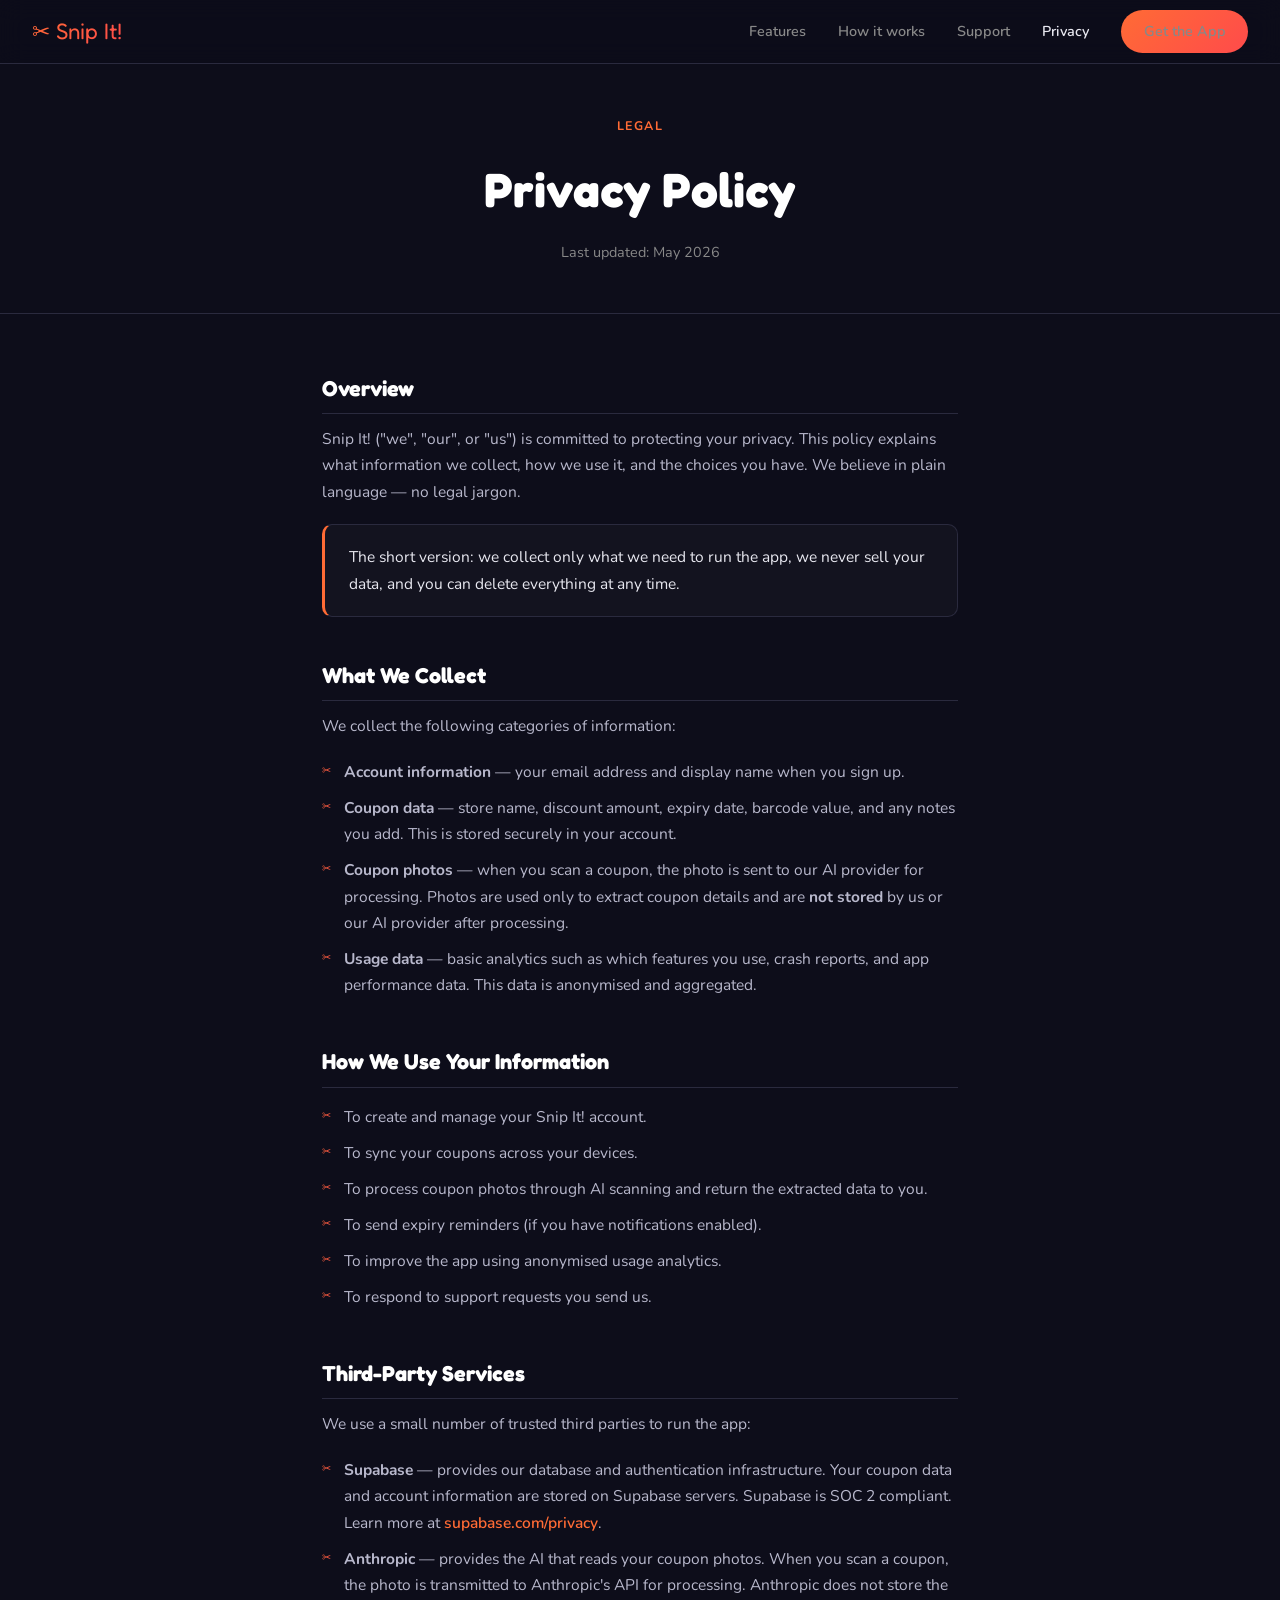
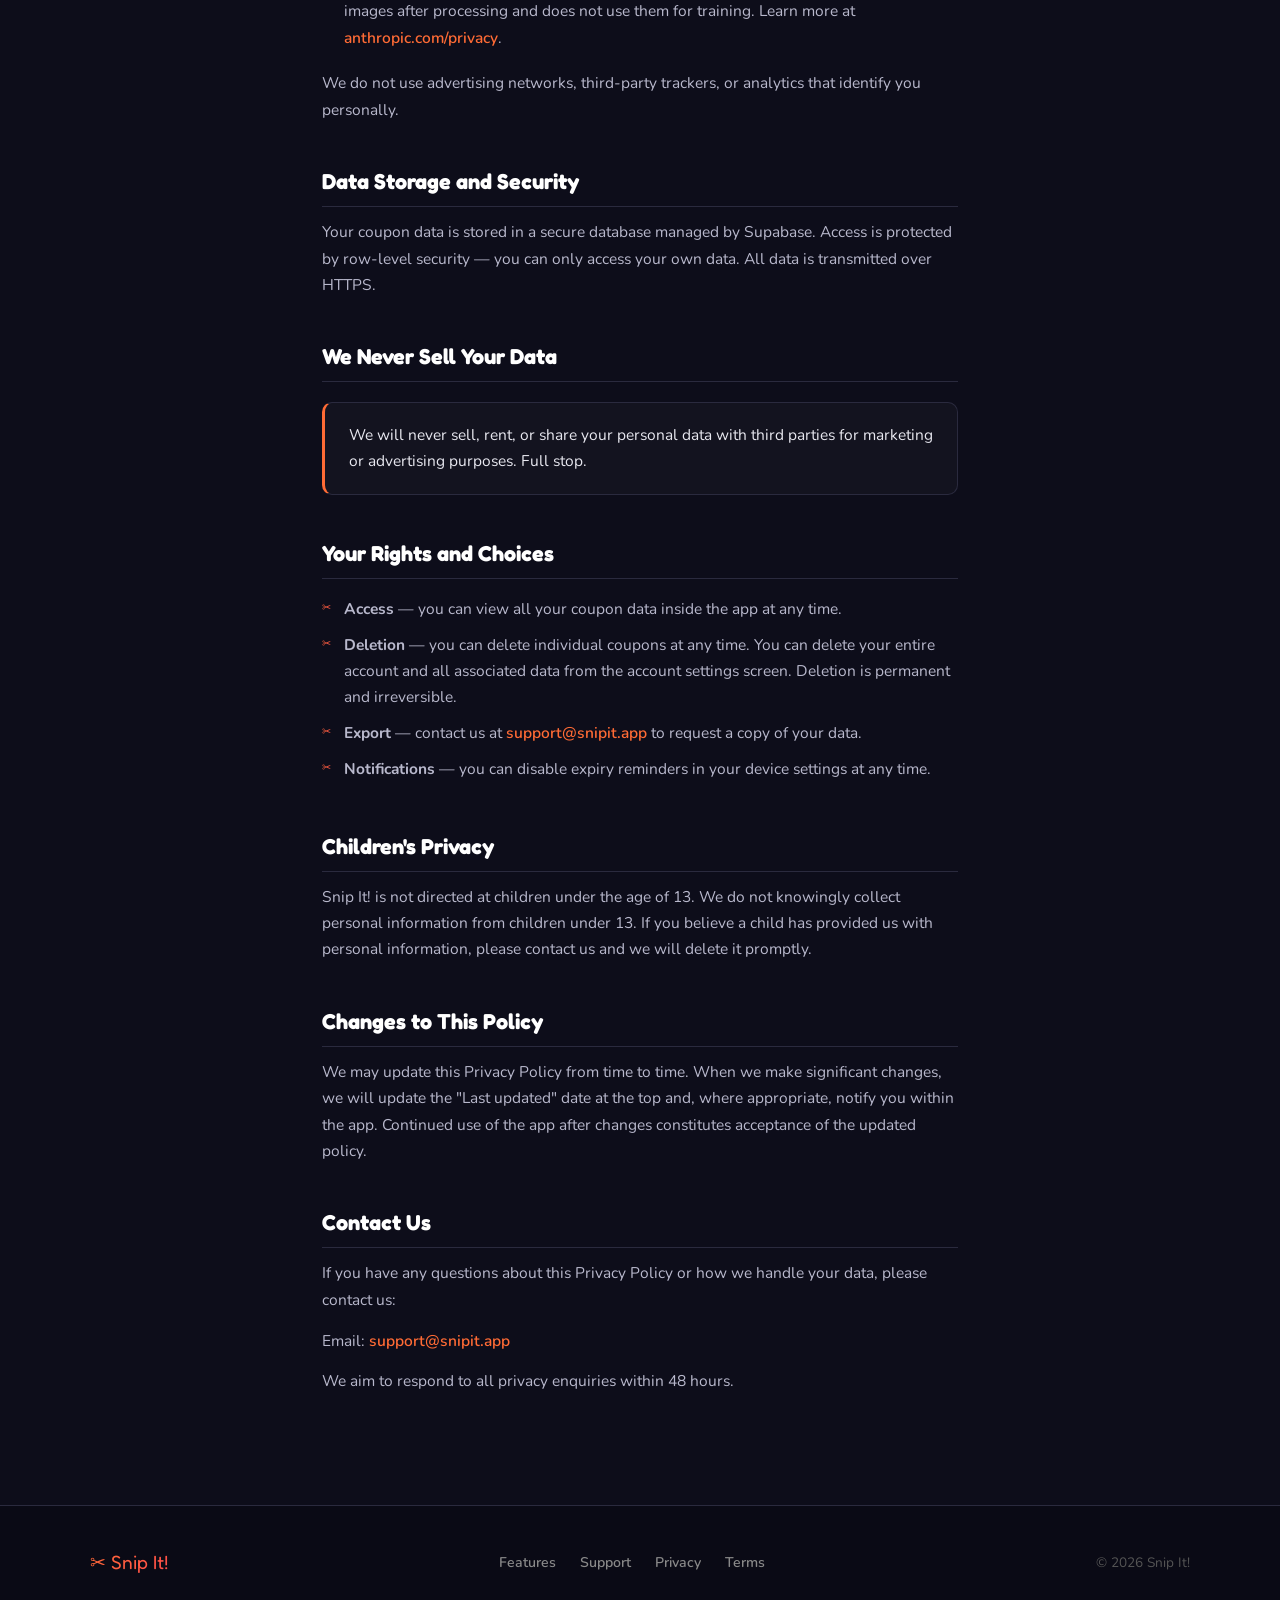
==== privacy.html @ abff924d "Rebuild website with dark theme, support page, privacy & terms Co-Authored-By: Claude Sonnet 4.6 <no" ====
<!DOCTYPE html>
<html lang="en">
<head>
  <meta charset="UTF-8"/>
  <meta name="viewport" content="width=device-width, initial-scale=1.0"/>
  <title>Privacy Policy — Snip It!</title>
  <meta name="description" content="Snip It! Privacy Policy — how we handle your data."/>
  <link rel="preconnect" href="https://fonts.googleapis.com"/>
  <link href="https://fonts.googleapis.com/css2?family=Fredoka+One&family=Nunito:wght@400;600;700;800&display=swap" rel="stylesheet"/>
  <style>
    *, *::before, *::after { box-sizing: border-box; margin: 0; padding: 0; }

    :root {
      --bg: #0d0d1a;
      --card-bg: #13131f;
      --border: #2a2a3e;
      --grad: linear-gradient(135deg, #FF6B35, #FF4B4B);
      --orange: #FF6B35;
      --muted: #888;
      --text: #e8e8f0;
      --heading-font: 'Fredoka One', cursive;
      --body-font: 'Nunito', sans-serif;
    }

    html { scroll-behavior: smooth; }

    body {
      background: var(--bg);
      color: var(--text);
      font-family: var(--body-font);
      line-height: 1.7;
    }

    /* NAV */
    nav {
      position: fixed;
      top: 0; left: 0; right: 0;
      z-index: 100;
      display: flex;
      align-items: center;
      justify-content: space-between;
      padding: 0 2rem;
      height: 64px;
      background: rgba(13,13,26,0.92);
      backdrop-filter: blur(12px);
      border-bottom: 1px solid var(--border);
    }

    .nav-logo {
      font-family: var(--heading-font);
      font-size: 1.4rem;
      background: var(--grad);
      -webkit-background-clip: text;
      -webkit-text-fill-color: transparent;
      background-clip: text;
      text-decoration: none;
    }

    .nav-links {
      display: flex;
      gap: 2rem;
      list-style: none;
      align-items: center;
    }

    .nav-links a {
      color: var(--muted);
      text-decoration: none;
      font-weight: 600;
      font-size: 0.9rem;
      transition: color 0.2s;
    }

    .nav-links a:hover { color: var(--text); }

    .btn-primary {
      display: inline-block;
      padding: 0.55rem 1.4rem;
      background: var(--grad);
      color: #fff;
      font-family: var(--body-font);
      font-weight: 700;
      font-size: 0.9rem;
      border-radius: 999px;
      text-decoration: none;
      transition: opacity 0.2s;
    }

    .btn-primary:hover { opacity: 0.85; }

    /* PAGE */
    .page-hero {
      padding: 7rem 2rem 3rem;
      text-align: center;
      border-bottom: 1px solid var(--border);
    }

    .page-eyebrow {
      display: inline-block;
      font-size: 0.78rem;
      font-weight: 700;
      letter-spacing: 0.12em;
      text-transform: uppercase;
      color: var(--orange);
      margin-bottom: 0.8rem;
    }

    .page-title {
      font-family: var(--heading-font);
      font-size: clamp(2rem, 5vw, 3rem);
      color: #fff;
      margin-bottom: 0.6rem;
    }

    .page-date {
      color: var(--muted);
      font-size: 0.9rem;
    }

    /* CONTENT */
    .content-wrap {
      max-width: 700px;
      margin: 0 auto;
      padding: 3.5rem 2rem 6rem;
    }

    .content-wrap h2 {
      font-family: var(--heading-font);
      font-size: 1.35rem;
      color: #fff;
      margin: 2.5rem 0 0.75rem;
      padding-bottom: 0.4rem;
      border-bottom: 1px solid var(--border);
    }

    .content-wrap h2:first-child { margin-top: 0; }

    .content-wrap p {
      color: #b8b8cc;
      margin-bottom: 0.9rem;
      font-size: 0.97rem;
    }

    .content-wrap ul {
      list-style: none;
      padding: 0;
      margin-bottom: 0.9rem;
    }

    .content-wrap ul li {
      color: #b8b8cc;
      font-size: 0.97rem;
      padding: 0.3rem 0 0.3rem 1.4rem;
      position: relative;
    }

    .content-wrap ul li::before {
      content: '✂';
      position: absolute;
      left: 0;
      font-size: 0.7rem;
      top: 0.42rem;
      background: var(--grad);
      -webkit-background-clip: text;
      -webkit-text-fill-color: transparent;
      background-clip: text;
    }

    .highlight-box {
      background: var(--card-bg);
      border: 1px solid var(--border);
      border-left: 3px solid var(--orange);
      border-radius: 10px;
      padding: 1.2rem 1.5rem;
      margin: 1.2rem 0;
    }

    .highlight-box p {
      margin: 0;
      color: var(--text);
    }

    a.email-link {
      color: var(--orange);
      text-decoration: none;
      font-weight: 600;
    }

    a.email-link:hover { text-decoration: underline; }

    /* FOOTER */
    footer {
      background: #0a0a15;
      border-top: 1px solid var(--border);
      padding: 2.5rem 2rem;
    }

    .footer-inner {
      max-width: 1100px;
      margin: 0 auto;
      display: flex;
      align-items: center;
      justify-content: space-between;
      gap: 1.5rem;
      flex-wrap: wrap;
    }

    .footer-logo {
      font-family: var(--heading-font);
      font-size: 1.2rem;
      background: var(--grad);
      -webkit-background-clip: text;
      -webkit-text-fill-color: transparent;
      background-clip: text;
      text-decoration: none;
    }

    .footer-links {
      display: flex;
      gap: 1.5rem;
      list-style: none;
      flex-wrap: wrap;
    }

    .footer-links a {
      color: var(--muted);
      text-decoration: none;
      font-size: 0.88rem;
      font-weight: 600;
      transition: color 0.2s;
    }

    .footer-links a:hover { color: var(--text); }

    .footer-copy { color: #555; font-size: 0.85rem; }

    @media (max-width: 768px) {
      .nav-links { display: none; }
      nav { padding: 0 1.2rem; }
      .footer-inner { flex-direction: column; text-align: center; }
      .footer-links { justify-content: center; }
      .content-wrap { padding: 2.5rem 1.2rem 5rem; }
    }
  </style>
</head>
<body>

<nav>
  <a href="index.html" class="nav-logo">✂ Snip It!</a>
  <ul class="nav-links">
    <li><a href="index.html#screenshots">Features</a></li>
    <li><a href="index.html#how">How it works</a></li>
    <li><a href="support.html">Support</a></li>
    <li><a href="privacy.html" style="color:#e8e8f0;">Privacy</a></li>
    <li><a href="https://snipit.app" class="btn-primary">Get the App</a></li>
  </ul>
</nav>

<div class="page-hero">
  <div class="page-eyebrow">Legal</div>
  <h1 class="page-title">Privacy Policy</h1>
  <p class="page-date">Last updated: May 2026</p>
</div>

<div class="content-wrap">

  <h2>Overview</h2>
  <p>Snip It! ("we", "our", or "us") is committed to protecting your privacy. This policy explains what information we collect, how we use it, and the choices you have. We believe in plain language — no legal jargon.</p>

  <div class="highlight-box">
    <p>The short version: we collect only what we need to run the app, we never sell your data, and you can delete everything at any time.</p>
  </div>

  <h2>What We Collect</h2>
  <p>We collect the following categories of information:</p>
  <ul>
    <li><strong>Account information</strong> — your email address and display name when you sign up.</li>
    <li><strong>Coupon data</strong> — store name, discount amount, expiry date, barcode value, and any notes you add. This is stored securely in your account.</li>
    <li><strong>Coupon photos</strong> — when you scan a coupon, the photo is sent to our AI provider for processing. Photos are used only to extract coupon details and are <strong>not stored</strong> by us or our AI provider after processing.</li>
    <li><strong>Usage data</strong> — basic analytics such as which features you use, crash reports, and app performance data. This data is anonymised and aggregated.</li>
  </ul>

  <h2>How We Use Your Information</h2>
  <ul>
    <li>To create and manage your Snip It! account.</li>
    <li>To sync your coupons across your devices.</li>
    <li>To process coupon photos through AI scanning and return the extracted data to you.</li>
    <li>To send expiry reminders (if you have notifications enabled).</li>
    <li>To improve the app using anonymised usage analytics.</li>
    <li>To respond to support requests you send us.</li>
  </ul>

  <h2>Third-Party Services</h2>
  <p>We use a small number of trusted third parties to run the app:</p>
  <ul>
    <li><strong>Supabase</strong> — provides our database and authentication infrastructure. Your coupon data and account information are stored on Supabase servers. Supabase is SOC 2 compliant. Learn more at <a href="https://supabase.com/privacy" class="email-link" target="_blank" rel="noopener">supabase.com/privacy</a>.</li>
    <li><strong>Anthropic</strong> — provides the AI that reads your coupon photos. When you scan a coupon, the photo is transmitted to Anthropic's API for processing. Anthropic does not store the images after processing and does not use them for training. Learn more at <a href="https://www.anthropic.com/privacy" class="email-link" target="_blank" rel="noopener">anthropic.com/privacy</a>.</li>
  </ul>
  <p>We do not use advertising networks, third-party trackers, or analytics that identify you personally.</p>

  <h2>Data Storage and Security</h2>
  <p>Your coupon data is stored in a secure database managed by Supabase. Access is protected by row-level security — you can only access your own data. All data is transmitted over HTTPS.</p>

  <h2>We Never Sell Your Data</h2>
  <div class="highlight-box">
    <p>We will never sell, rent, or share your personal data with third parties for marketing or advertising purposes. Full stop.</p>
  </div>

  <h2>Your Rights and Choices</h2>
  <ul>
    <li><strong>Access</strong> — you can view all your coupon data inside the app at any time.</li>
    <li><strong>Deletion</strong> — you can delete individual coupons at any time. You can delete your entire account and all associated data from the account settings screen. Deletion is permanent and irreversible.</li>
    <li><strong>Export</strong> — contact us at <a href="mailto:support@snipit.app" class="email-link">support@snipit.app</a> to request a copy of your data.</li>
    <li><strong>Notifications</strong> — you can disable expiry reminders in your device settings at any time.</li>
  </ul>

  <h2>Children's Privacy</h2>
  <p>Snip It! is not directed at children under the age of 13. We do not knowingly collect personal information from children under 13. If you believe a child has provided us with personal information, please contact us and we will delete it promptly.</p>

  <h2>Changes to This Policy</h2>
  <p>We may update this Privacy Policy from time to time. When we make significant changes, we will update the "Last updated" date at the top and, where appropriate, notify you within the app. Continued use of the app after changes constitutes acceptance of the updated policy.</p>

  <h2>Contact Us</h2>
  <p>If you have any questions about this Privacy Policy or how we handle your data, please contact us:</p>
  <p>Email: <a href="mailto:support@snipit.app" class="email-link">support@snipit.app</a></p>
  <p>We aim to respond to all privacy enquiries within 48 hours.</p>

</div>

<footer>
  <div class="footer-inner">
    <a href="index.html" class="footer-logo">✂ Snip It!</a>
    <ul class="footer-links">
      <li><a href="index.html#screenshots">Features</a></li>
      <li><a href="support.html">Support</a></li>
      <li><a href="privacy.html">Privacy</a></li>
      <li><a href="terms.html">Terms</a></li>
    </ul>
    <span class="footer-copy">© 2026 Snip It!</span>
  </div>
</footer>

</body>
</html>
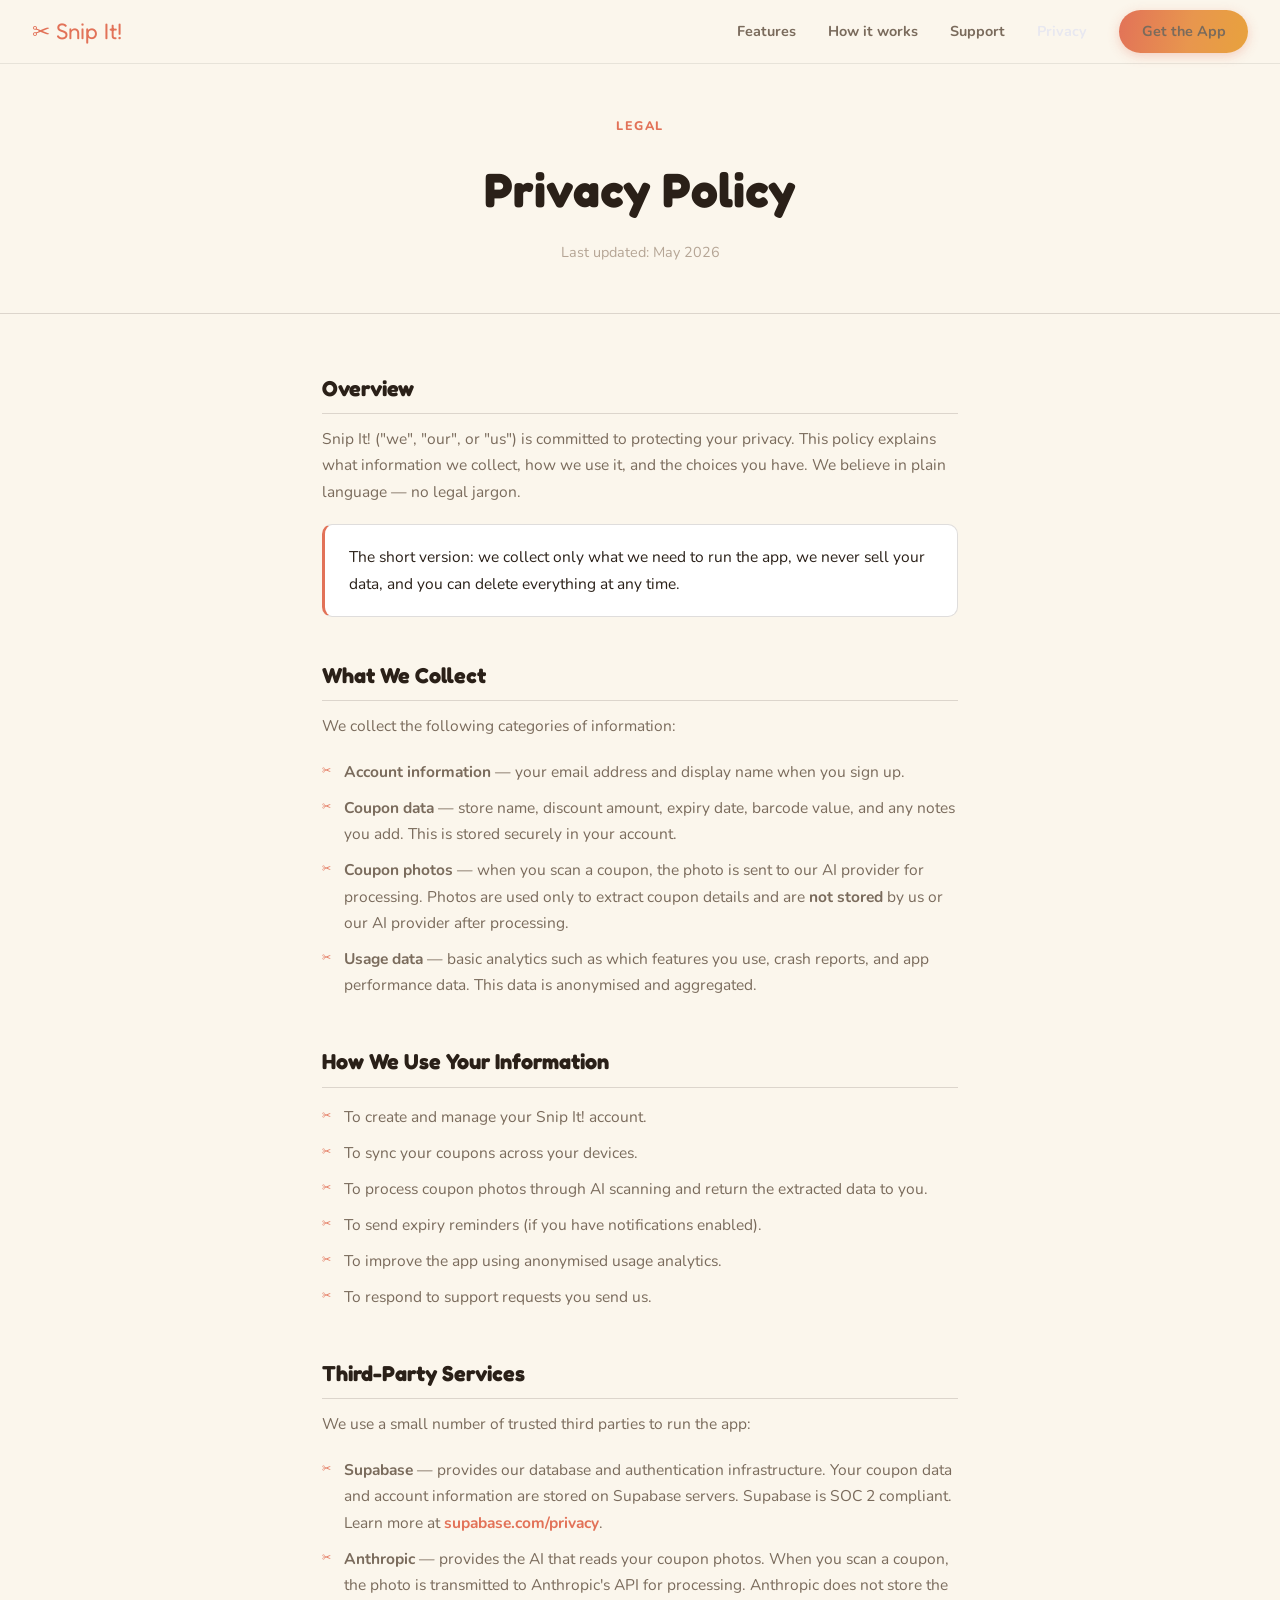
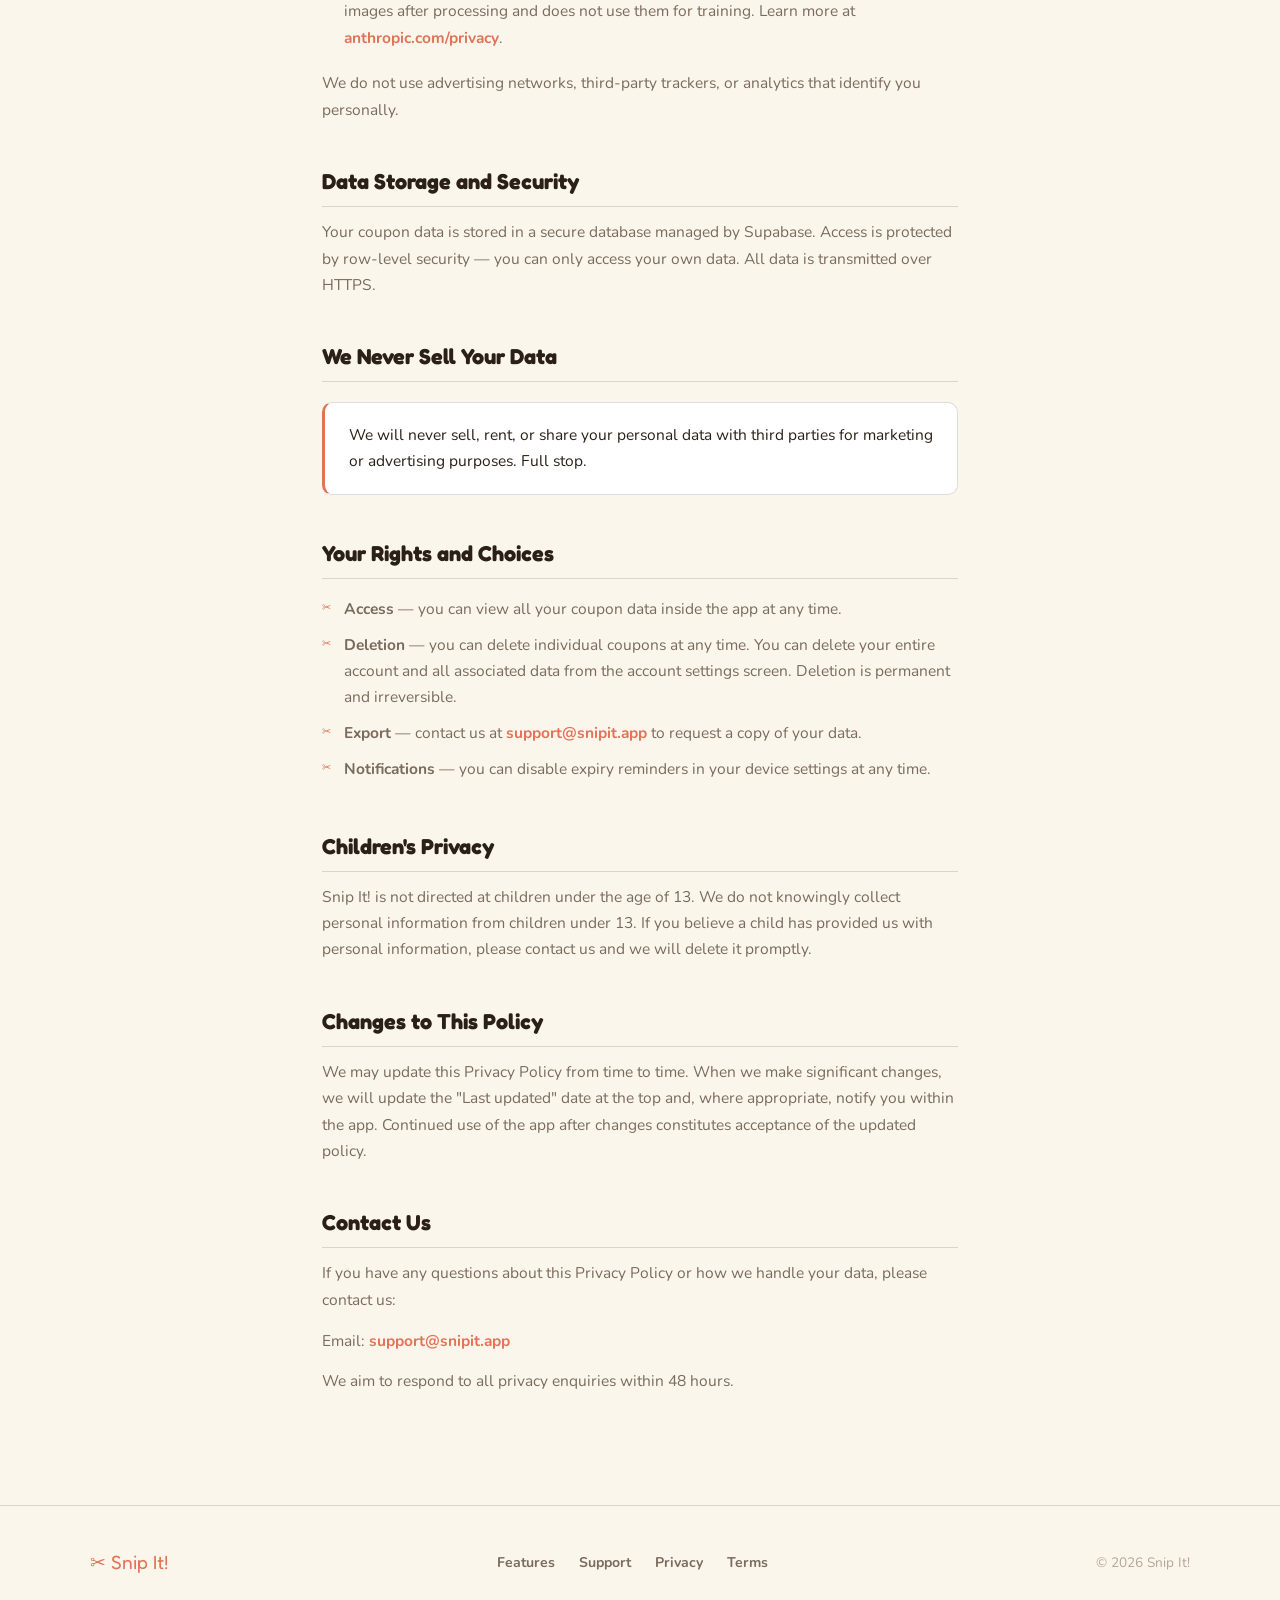
==== commit 2cd21705: "Retheme privacy, support, and terms pages to coral/cream design Co-Authored-By: Claude Sonnet 4.6 <n" ====
--- a/privacy.html
+++ b/privacy.html
@@ -11,22 +11,26 @@
     *, *::before, *::after { box-sizing: border-box; margin: 0; padding: 0; }
 
     :root {
-      --bg: #0d0d1a;
-      --card-bg: #13131f;
-      --border: #2a2a3e;
-      --grad: linear-gradient(135deg, #FF6B35, #FF4B4B);
-      --orange: #FF6B35;
-      --muted: #888;
-      --text: #e8e8f0;
+      --cream:      #FBF6EC;
+      --cream-dark: #F4ECDD;
+      --card:       #FFFFFF;
+      --coral:      #E27258;
+      --coral-soft: rgba(226,114,88,0.1);
+      --coral-grad: linear-gradient(100deg, #E27258 0%, #E8964E 55%, #E8A23D 100%);
+      --ink:        #2A2018;
+      --ink-soft:   #7A6B5C;
+      --ink-faint:  #B5A595;
+      --line:       rgba(42,32,24,0.09);
+      --line2:      rgba(42,32,24,0.15);
       --heading-font: 'Fredoka One', cursive;
-      --body-font: 'Nunito', sans-serif;
+      --body-font:    'Nunito', sans-serif;
     }
 
     html { scroll-behavior: smooth; }
 
     body {
-      background: var(--bg);
-      color: var(--text);
+      background: var(--cream);
+      color: var(--ink);
       font-family: var(--body-font);
       line-height: 1.7;
     }
@@ -41,18 +45,15 @@
       justify-content: space-between;
       padding: 0 2rem;
       height: 64px;
-      background: rgba(13,13,26,0.92);
-      backdrop-filter: blur(12px);
-      border-bottom: 1px solid var(--border);
+      background: rgba(251,246,236,0.92);
+      backdrop-filter: blur(14px);
+      border-bottom: 1px solid var(--line);
     }
 
     .nav-logo {
       font-family: var(--heading-font);
       font-size: 1.4rem;
-      background: var(--grad);
-      -webkit-background-clip: text;
-      -webkit-text-fill-color: transparent;
-      background-clip: text;
+      color: var(--coral);
       text-decoration: none;
     }
 
@@ -64,26 +65,27 @@
     }
 
     .nav-links a {
-      color: var(--muted);
-      text-decoration: none;
-      font-weight: 600;
+      color: var(--ink-soft);
+      text-decoration: none;
+      font-weight: 700;
       font-size: 0.9rem;
       transition: color 0.2s;
     }
 
-    .nav-links a:hover { color: var(--text); }
+    .nav-links a:hover { color: var(--ink); }
 
     .btn-primary {
       display: inline-block;
       padding: 0.55rem 1.4rem;
-      background: var(--grad);
+      background: var(--coral-grad);
       color: #fff;
       font-family: var(--body-font);
-      font-weight: 700;
+      font-weight: 800;
       font-size: 0.9rem;
       border-radius: 999px;
       text-decoration: none;
       transition: opacity 0.2s;
+      box-shadow: 0 3px 12px rgba(226,114,88,0.3);
     }
 
     .btn-primary:hover { opacity: 0.85; }
@@ -92,28 +94,28 @@
     .page-hero {
       padding: 7rem 2rem 3rem;
       text-align: center;
-      border-bottom: 1px solid var(--border);
+      border-bottom: 1px solid var(--line2);
     }
 
     .page-eyebrow {
       display: inline-block;
       font-size: 0.78rem;
-      font-weight: 700;
+      font-weight: 800;
       letter-spacing: 0.12em;
       text-transform: uppercase;
-      color: var(--orange);
+      color: var(--coral);
       margin-bottom: 0.8rem;
     }
 
     .page-title {
       font-family: var(--heading-font);
       font-size: clamp(2rem, 5vw, 3rem);
-      color: #fff;
+      color: var(--ink);
       margin-bottom: 0.6rem;
     }
 
     .page-date {
-      color: var(--muted);
+      color: var(--ink-faint);
       font-size: 0.9rem;
     }
 
@@ -127,16 +129,16 @@
     .content-wrap h2 {
       font-family: var(--heading-font);
       font-size: 1.35rem;
-      color: #fff;
+      color: var(--ink);
       margin: 2.5rem 0 0.75rem;
       padding-bottom: 0.4rem;
-      border-bottom: 1px solid var(--border);
+      border-bottom: 1px solid var(--line2);
     }
 
     .content-wrap h2:first-child { margin-top: 0; }
 
     .content-wrap p {
-      color: #b8b8cc;
+      color: var(--ink-soft);
       margin-bottom: 0.9rem;
       font-size: 0.97rem;
     }
@@ -148,7 +150,7 @@
     }
 
     .content-wrap ul li {
-      color: #b8b8cc;
+      color: var(--ink-soft);
       font-size: 0.97rem;
       padding: 0.3rem 0 0.3rem 1.4rem;
       position: relative;
@@ -160,16 +162,13 @@
       left: 0;
       font-size: 0.7rem;
       top: 0.42rem;
-      background: var(--grad);
-      -webkit-background-clip: text;
-      -webkit-text-fill-color: transparent;
-      background-clip: text;
+      color: var(--coral);
     }
 
     .highlight-box {
-      background: var(--card-bg);
-      border: 1px solid var(--border);
-      border-left: 3px solid var(--orange);
+      background: var(--card);
+      border: 1px solid var(--line2);
+      border-left: 3px solid var(--coral);
       border-radius: 10px;
       padding: 1.2rem 1.5rem;
       margin: 1.2rem 0;
@@ -177,21 +176,21 @@
 
     .highlight-box p {
       margin: 0;
-      color: var(--text);
+      color: var(--ink);
     }
 
     a.email-link {
-      color: var(--orange);
-      text-decoration: none;
-      font-weight: 600;
+      color: var(--coral);
+      text-decoration: none;
+      font-weight: 700;
     }
 
     a.email-link:hover { text-decoration: underline; }
 
     /* FOOTER */
     footer {
-      background: #0a0a15;
-      border-top: 1px solid var(--border);
+      background: var(--cream);
+      border-top: 1px solid var(--line2);
       padding: 2.5rem 2rem;
     }
 
@@ -208,10 +207,7 @@
     .footer-logo {
       font-family: var(--heading-font);
       font-size: 1.2rem;
-      background: var(--grad);
-      -webkit-background-clip: text;
-      -webkit-text-fill-color: transparent;
-      background-clip: text;
+      color: var(--coral);
       text-decoration: none;
     }
 
@@ -223,16 +219,16 @@
     }
 
     .footer-links a {
-      color: var(--muted);
+      color: var(--ink-soft);
       text-decoration: none;
       font-size: 0.88rem;
-      font-weight: 600;
+      font-weight: 700;
       transition: color 0.2s;
     }
 
-    .footer-links a:hover { color: var(--text); }
-
-    .footer-copy { color: #555; font-size: 0.85rem; }
+    .footer-links a:hover { color: var(--coral); }
+
+    .footer-copy { color: var(--ink-faint); font-size: 0.85rem; }
 
     @media (max-width: 768px) {
       .nav-links { display: none; }
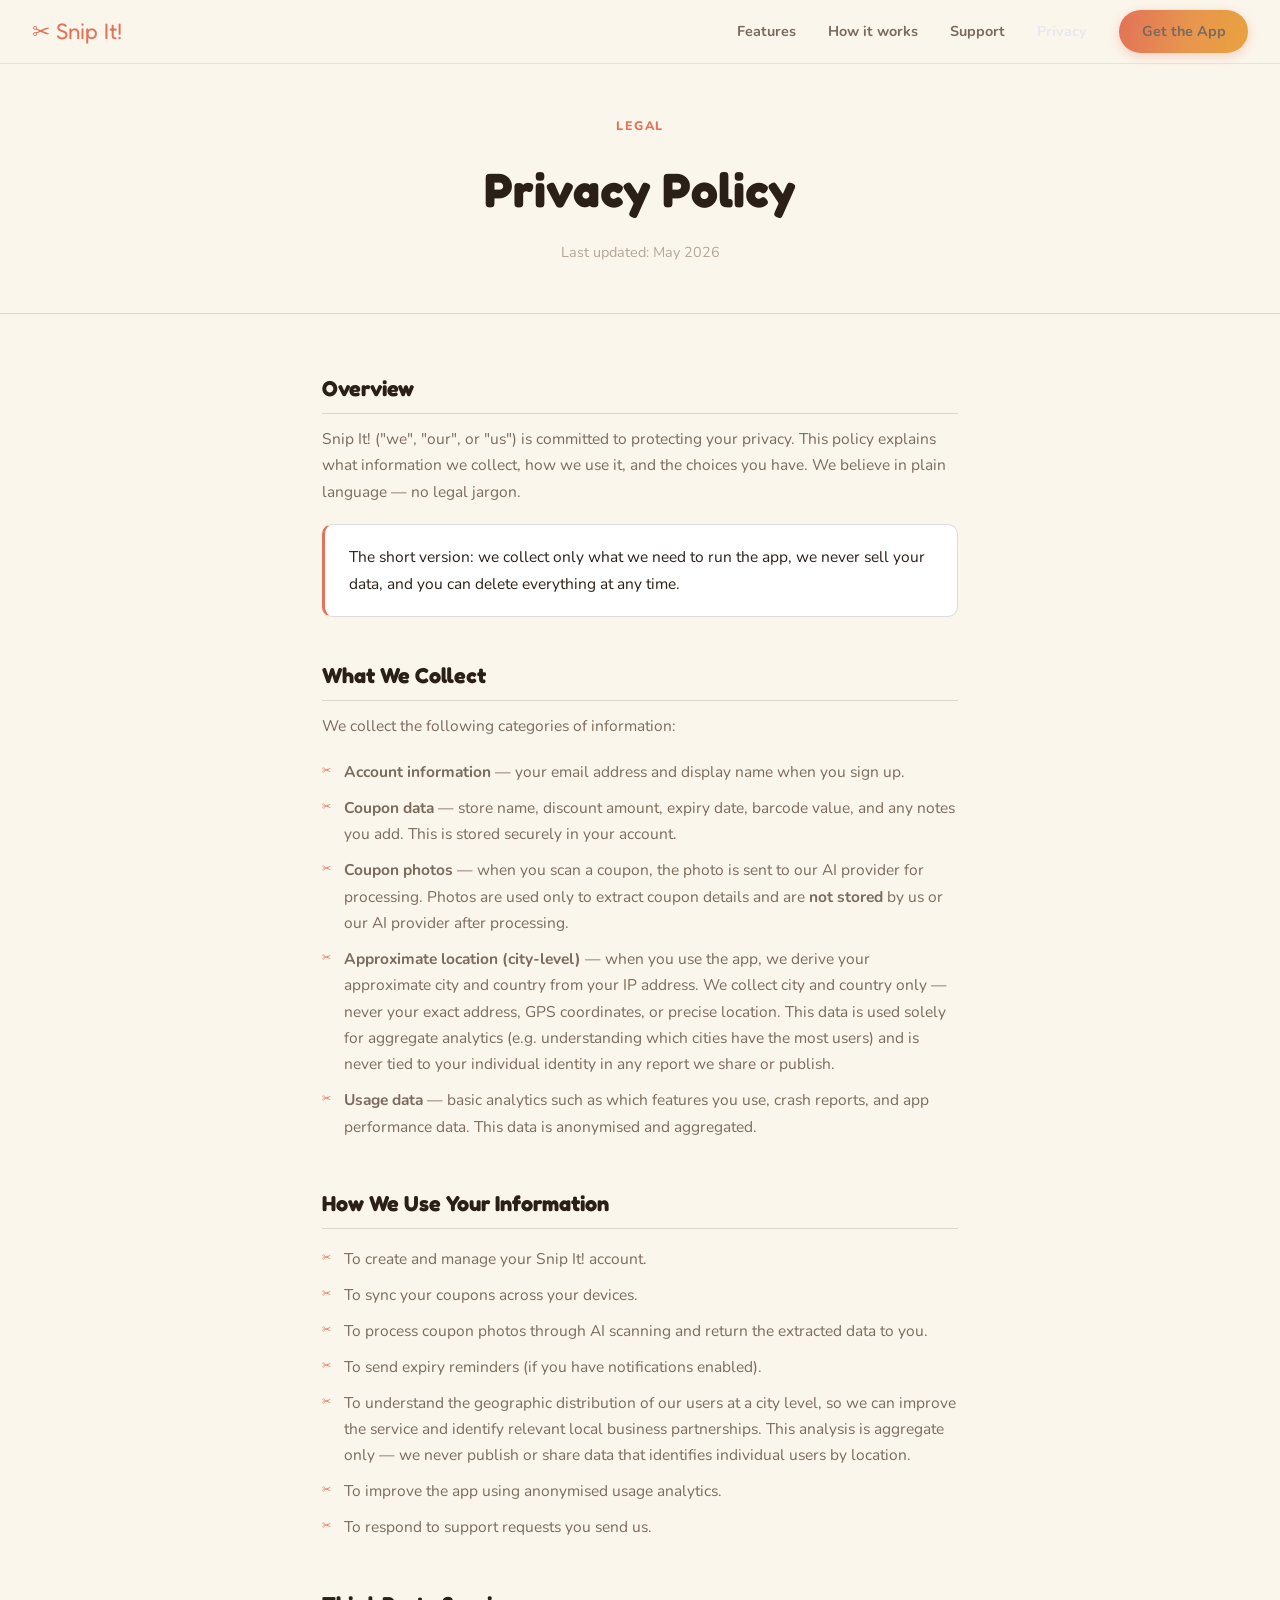
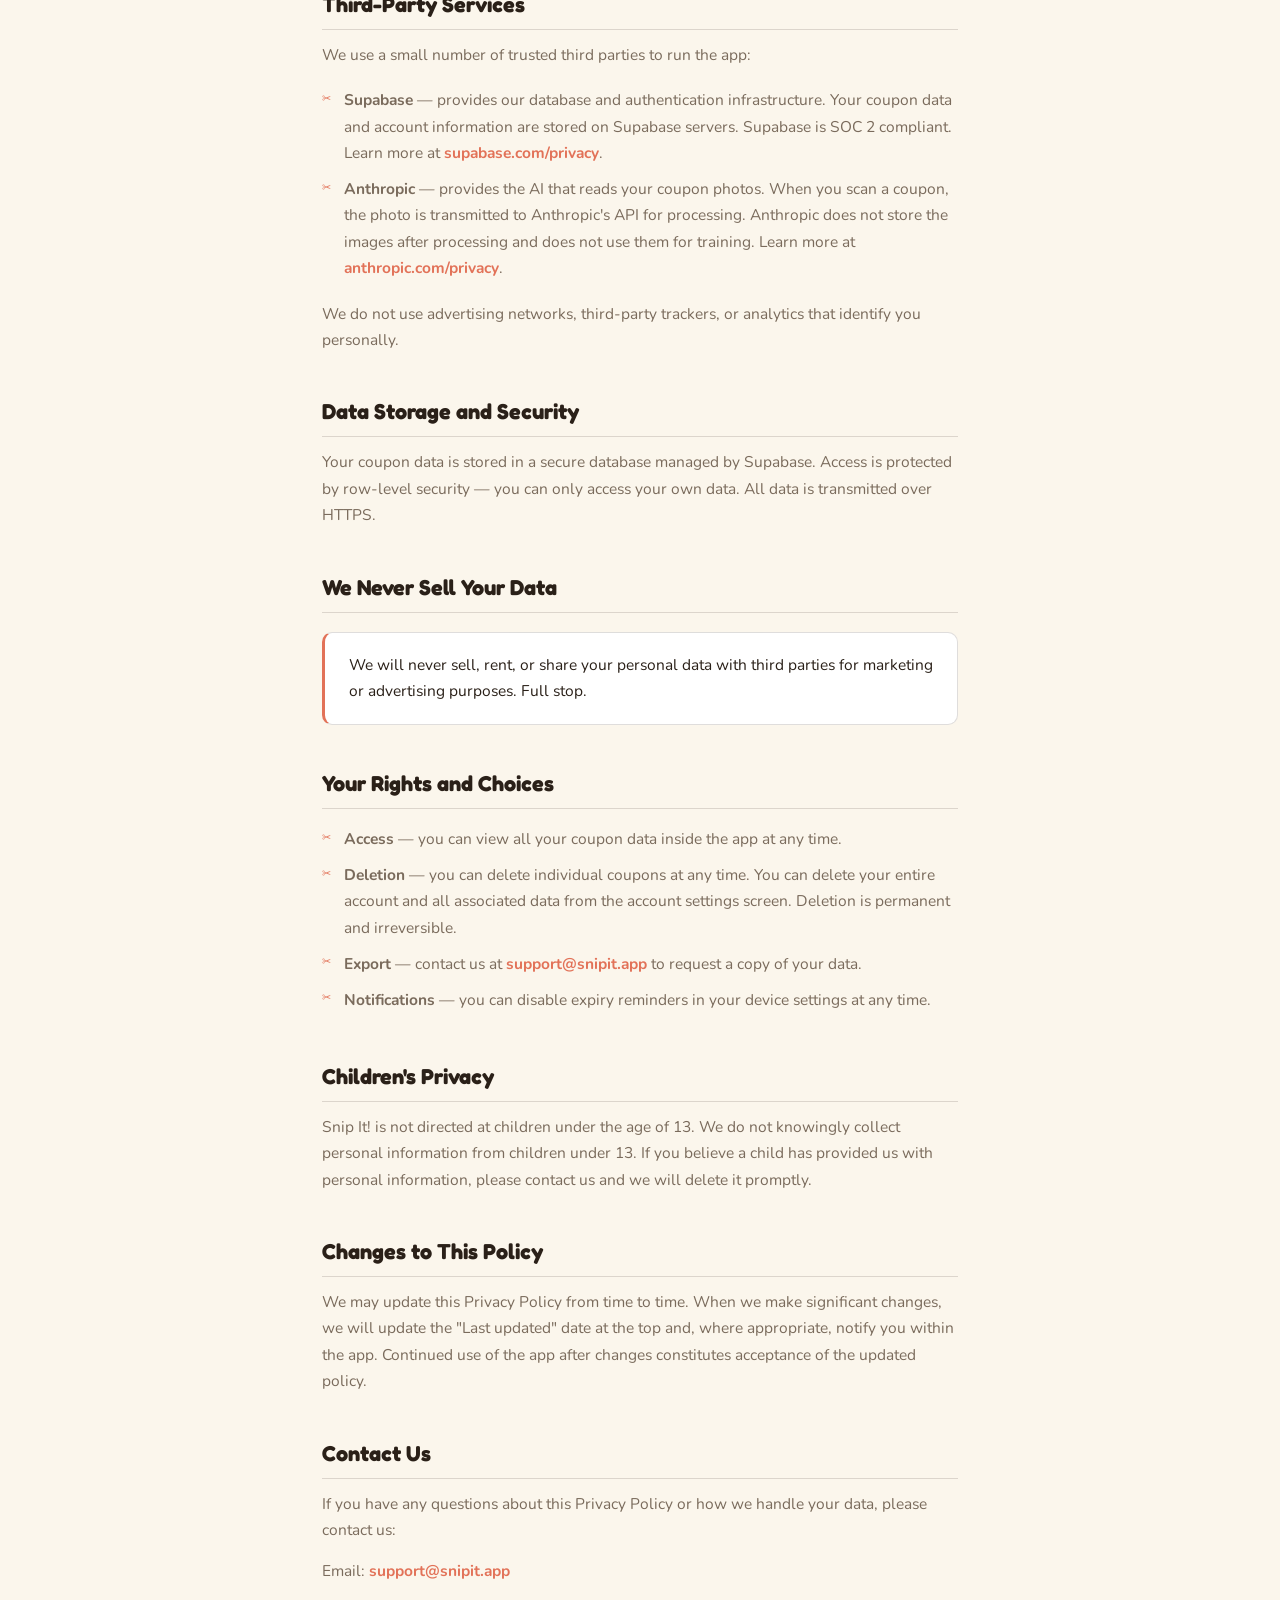
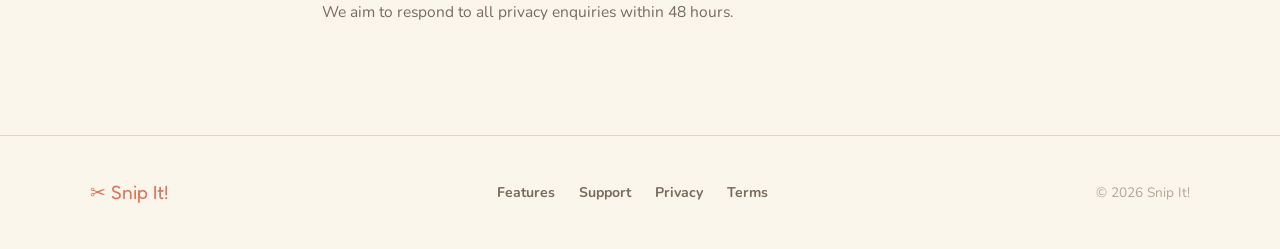
==== commit fa39e3ac: "Add IP-based location collection disclosure to privacy policy Co-Authored-By: Claude Sonnet 4.6 <nor" ====
--- a/privacy.html
+++ b/privacy.html
@@ -273,6 +273,7 @@
     <li><strong>Account information</strong> — your email address and display name when you sign up.</li>
     <li><strong>Coupon data</strong> — store name, discount amount, expiry date, barcode value, and any notes you add. This is stored securely in your account.</li>
     <li><strong>Coupon photos</strong> — when you scan a coupon, the photo is sent to our AI provider for processing. Photos are used only to extract coupon details and are <strong>not stored</strong> by us or our AI provider after processing.</li>
+    <li><strong>Approximate location (city-level)</strong> — when you use the app, we derive your approximate city and country from your IP address. We collect city and country only — never your exact address, GPS coordinates, or precise location. This data is used solely for aggregate analytics (e.g. understanding which cities have the most users) and is never tied to your individual identity in any report we share or publish.</li>
     <li><strong>Usage data</strong> — basic analytics such as which features you use, crash reports, and app performance data. This data is anonymised and aggregated.</li>
   </ul>
 
@@ -282,6 +283,7 @@
     <li>To sync your coupons across your devices.</li>
     <li>To process coupon photos through AI scanning and return the extracted data to you.</li>
     <li>To send expiry reminders (if you have notifications enabled).</li>
+    <li>To understand the geographic distribution of our users at a city level, so we can improve the service and identify relevant local business partnerships. This analysis is aggregate only — we never publish or share data that identifies individual users by location.</li>
     <li>To improve the app using anonymised usage analytics.</li>
     <li>To respond to support requests you send us.</li>
   </ul>
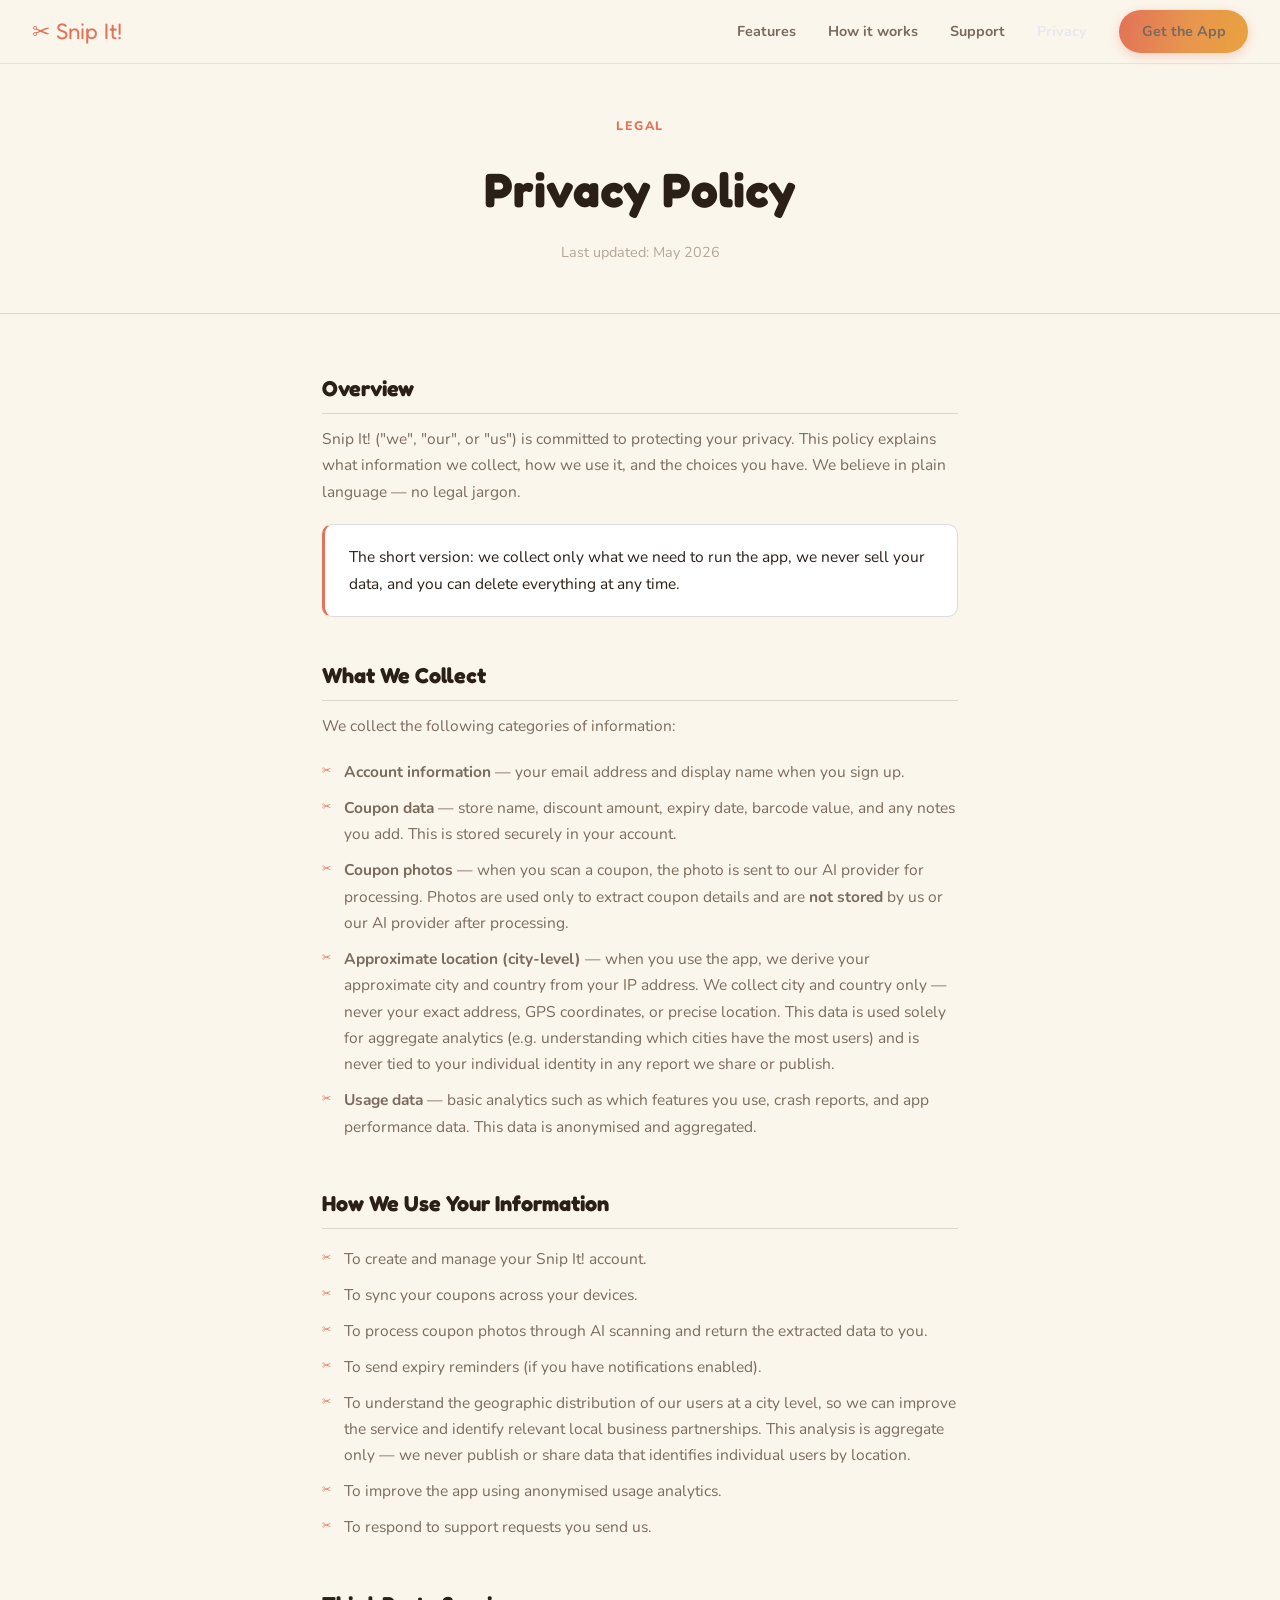
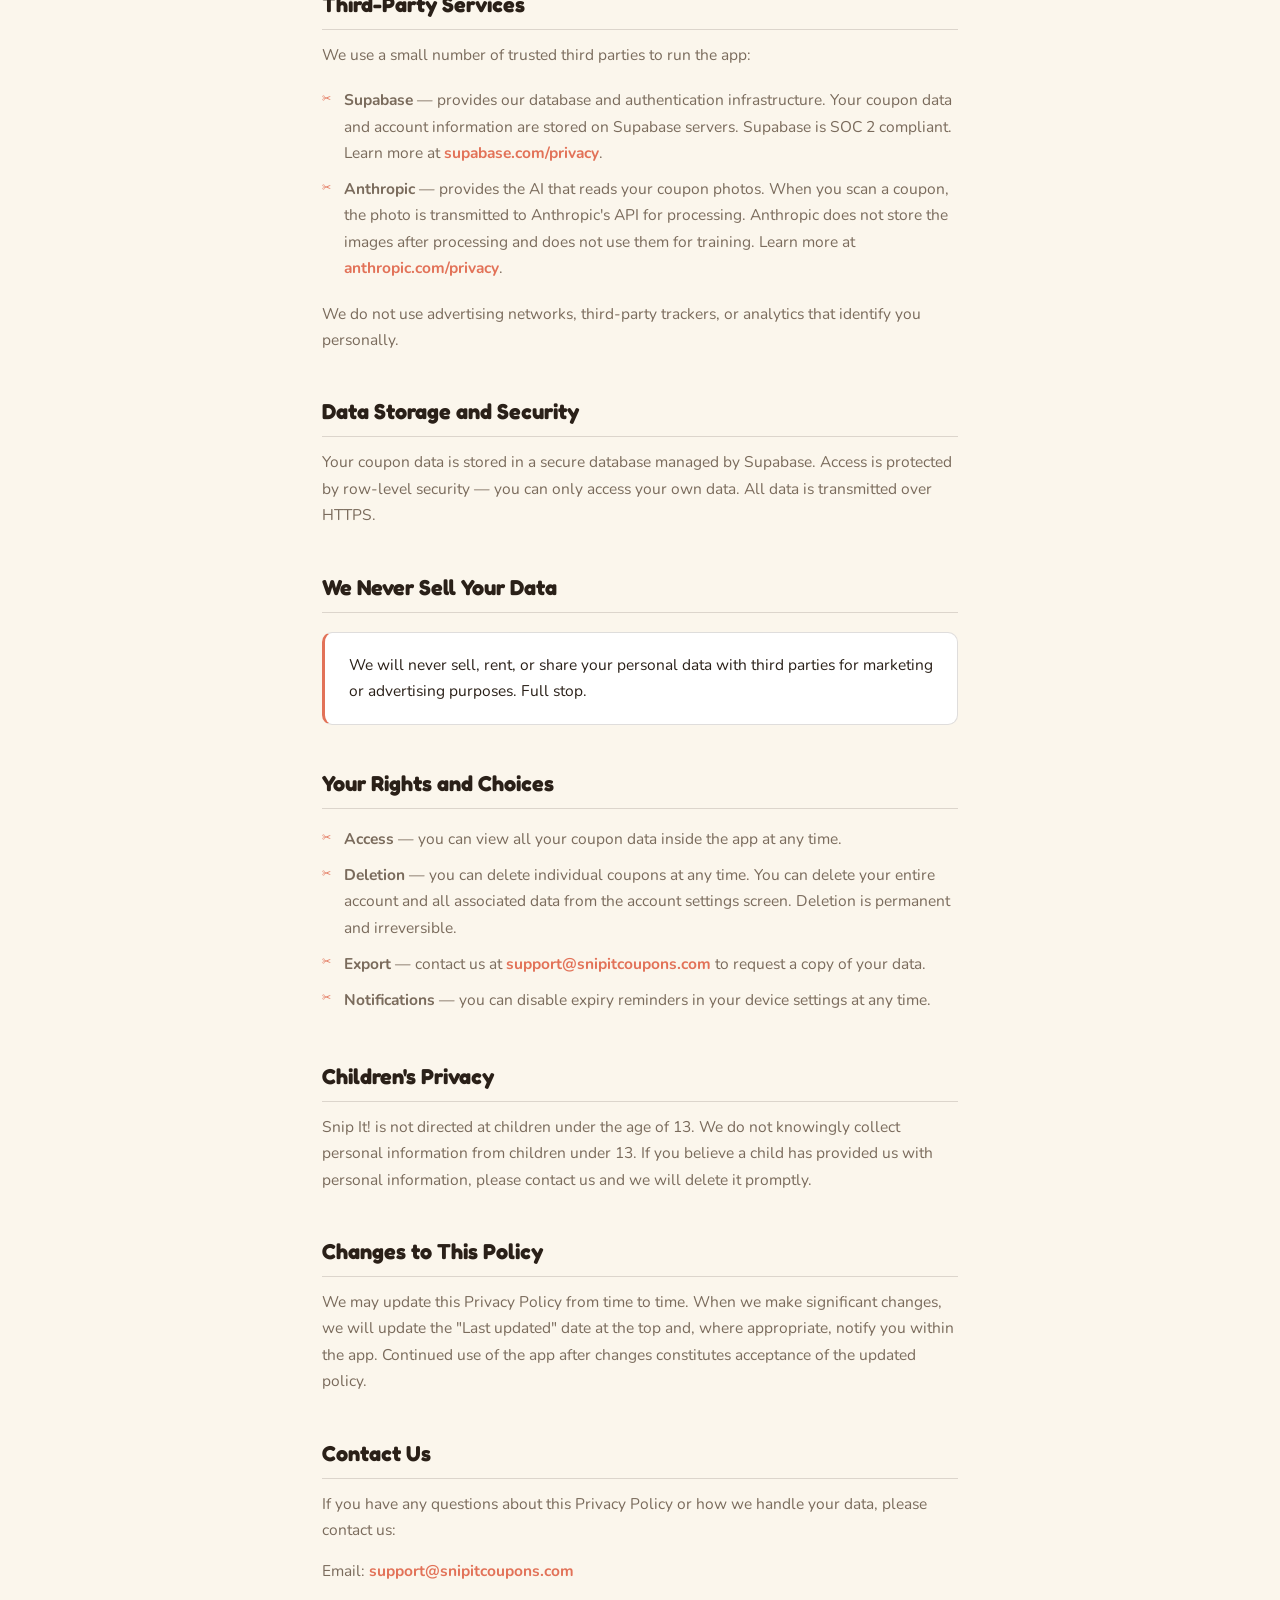
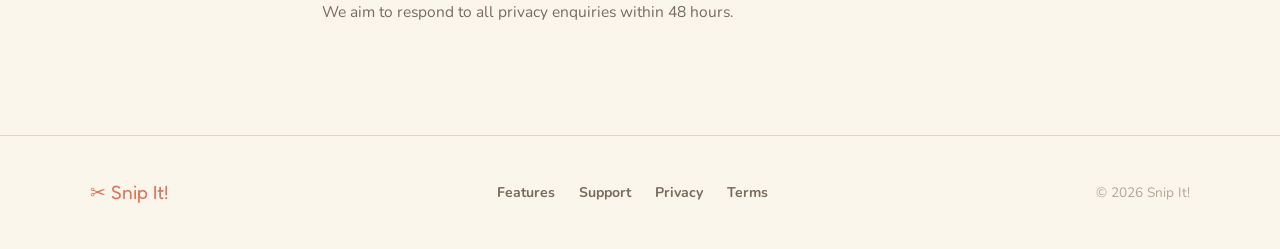
==== commit 2e5329b3: "Update all links from snipit.app to the real domain snipit.app was never actually owned by this acco" ====
--- a/privacy.html
+++ b/privacy.html
@@ -248,7 +248,7 @@
     <li><a href="index.html#how">How it works</a></li>
     <li><a href="support.html">Support</a></li>
     <li><a href="privacy.html" style="color:#e8e8f0;">Privacy</a></li>
-    <li><a href="https://snipit.app" class="btn-primary">Get the App</a></li>
+    <li><a href="https://app.snipitcoupons.com" class="btn-primary">Get the App</a></li>
   </ul>
 </nav>
 
@@ -308,7 +308,7 @@
   <ul>
     <li><strong>Access</strong> — you can view all your coupon data inside the app at any time.</li>
     <li><strong>Deletion</strong> — you can delete individual coupons at any time. You can delete your entire account and all associated data from the account settings screen. Deletion is permanent and irreversible.</li>
-    <li><strong>Export</strong> — contact us at <a href="mailto:support@snipit.app" class="email-link">support@snipit.app</a> to request a copy of your data.</li>
+    <li><strong>Export</strong> — contact us at <a href="mailto:support@snipitcoupons.com" class="email-link">support@snipitcoupons.com</a> to request a copy of your data.</li>
     <li><strong>Notifications</strong> — you can disable expiry reminders in your device settings at any time.</li>
   </ul>
 
@@ -320,7 +320,7 @@
 
   <h2>Contact Us</h2>
   <p>If you have any questions about this Privacy Policy or how we handle your data, please contact us:</p>
-  <p>Email: <a href="mailto:support@snipit.app" class="email-link">support@snipit.app</a></p>
+  <p>Email: <a href="mailto:support@snipitcoupons.com" class="email-link">support@snipitcoupons.com</a></p>
   <p>We aim to respond to all privacy enquiries within 48 hours.</p>
 
 </div>
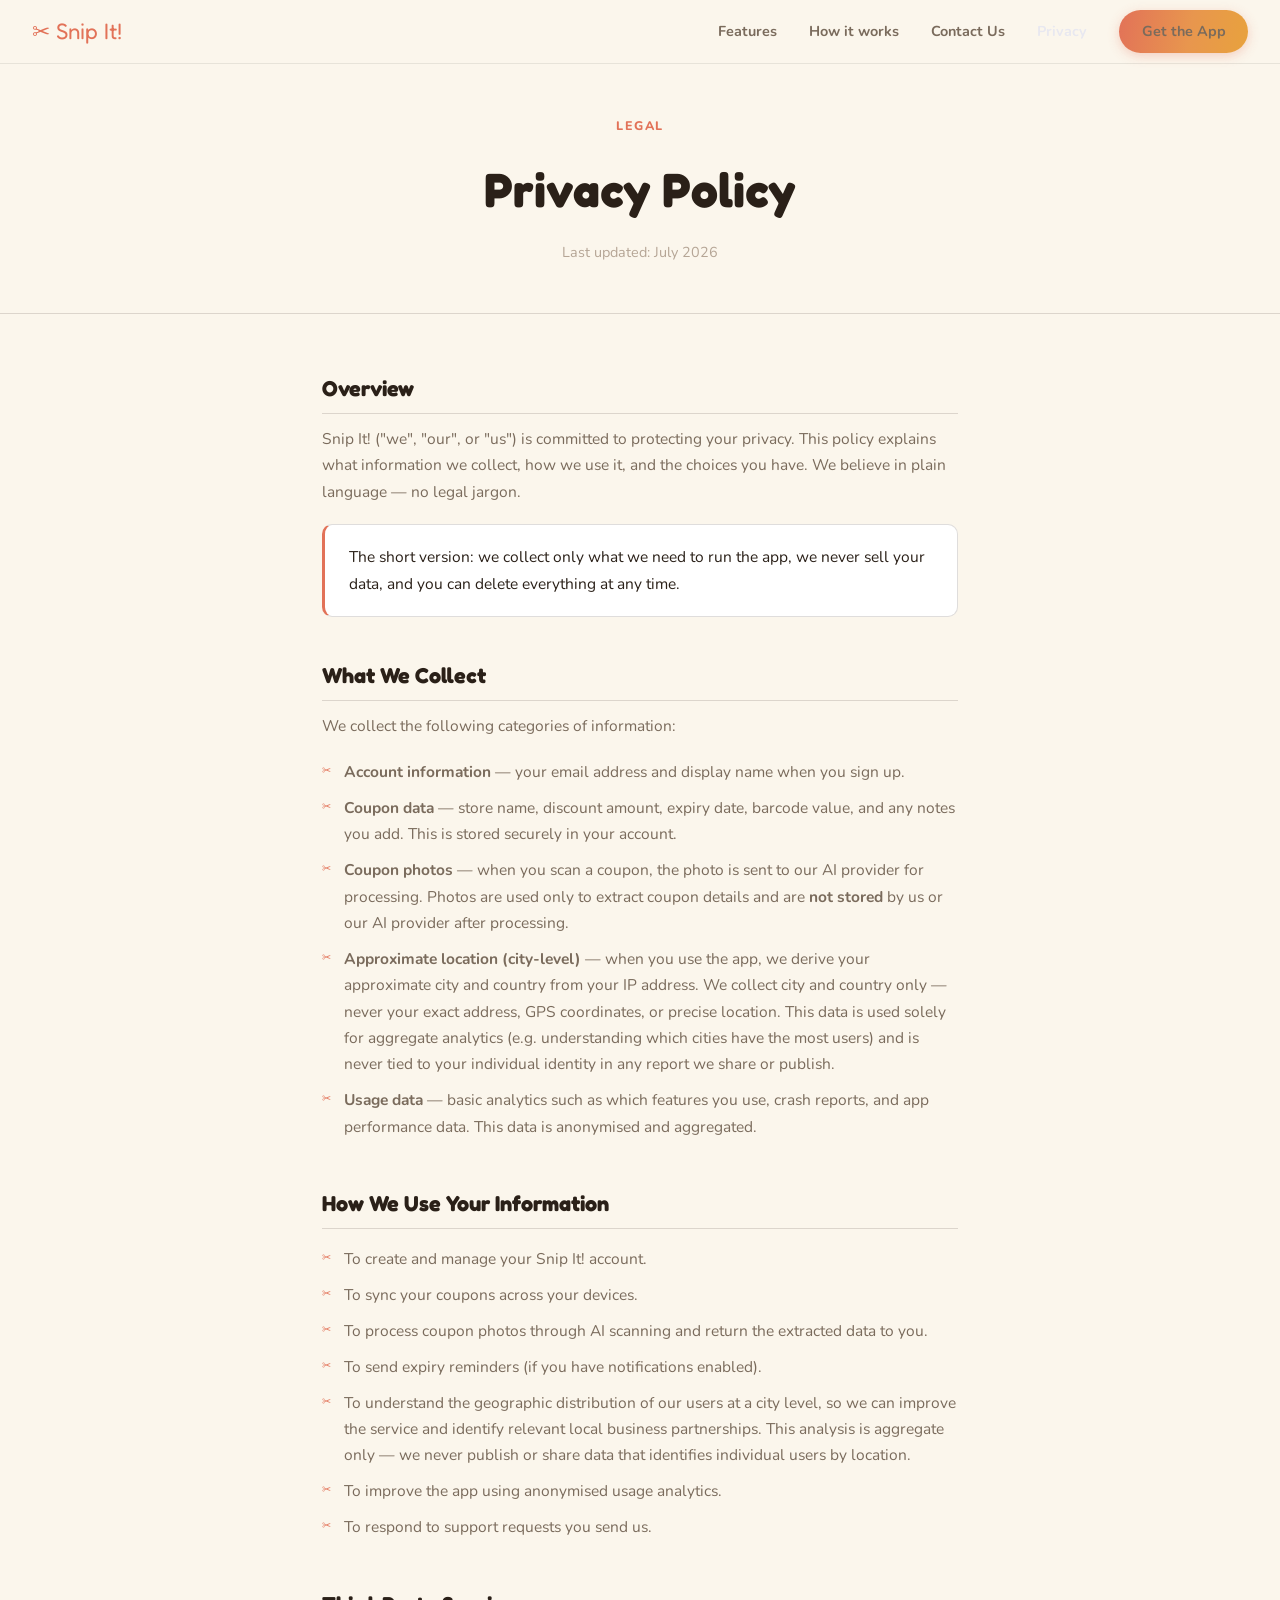
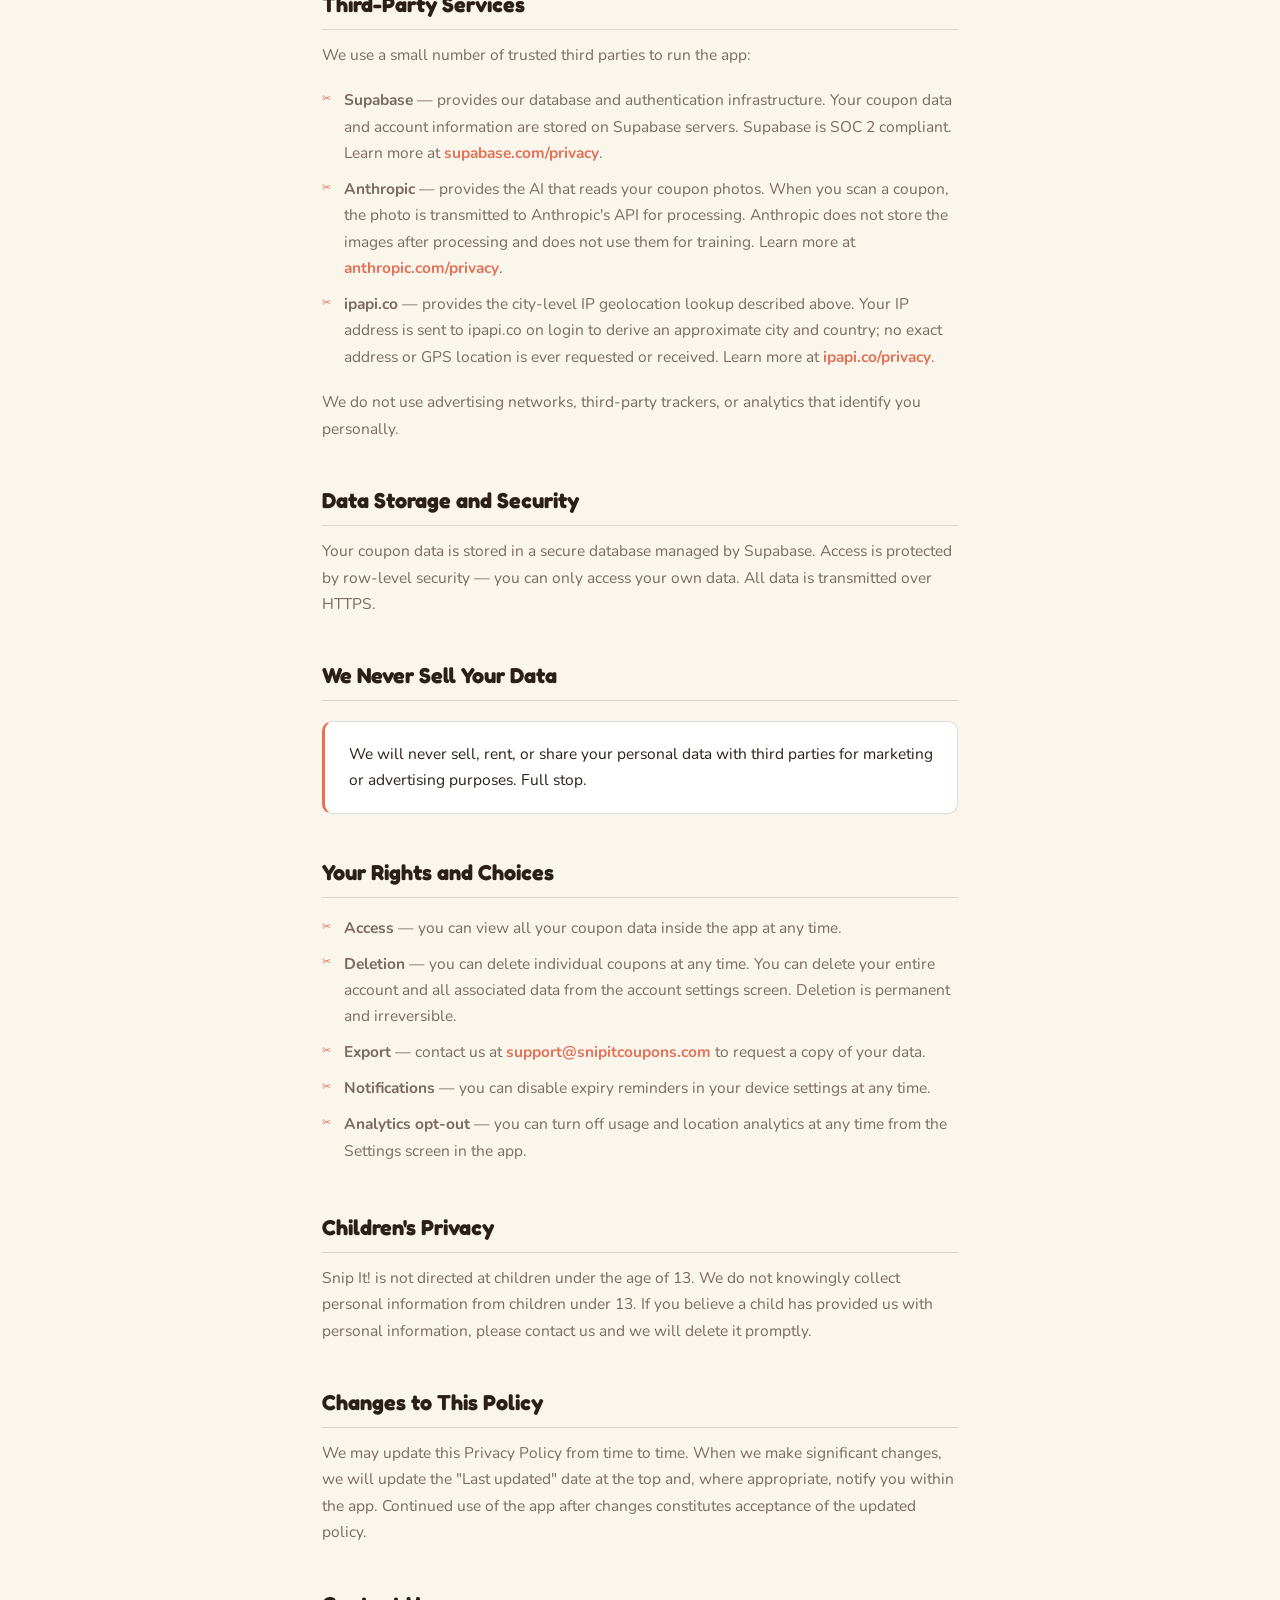
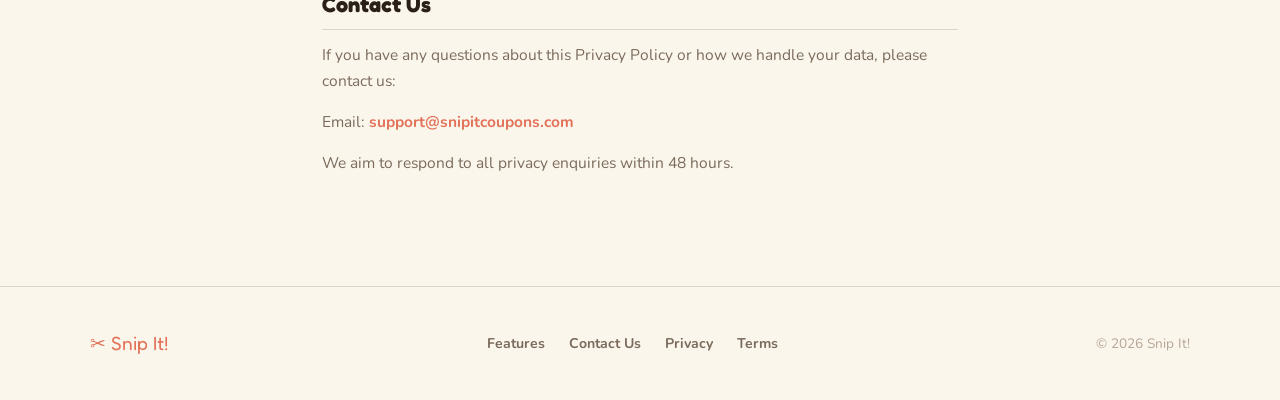
==== commit e6262355: "New homepage design, Contact Us form, and policy updates - Replace homepage with new coral/cream des" ====
--- a/privacy.html
+++ b/privacy.html
@@ -246,7 +246,7 @@
   <ul class="nav-links">
     <li><a href="index.html#screenshots">Features</a></li>
     <li><a href="index.html#how">How it works</a></li>
-    <li><a href="support.html">Support</a></li>
+    <li><a href="support.html">Contact Us</a></li>
     <li><a href="privacy.html" style="color:#e8e8f0;">Privacy</a></li>
     <li><a href="https://app.snipitcoupons.com" class="btn-primary">Get the App</a></li>
   </ul>
@@ -255,7 +255,7 @@
 <div class="page-hero">
   <div class="page-eyebrow">Legal</div>
   <h1 class="page-title">Privacy Policy</h1>
-  <p class="page-date">Last updated: May 2026</p>
+  <p class="page-date">Last updated: July 2026</p>
 </div>
 
 <div class="content-wrap">
@@ -293,6 +293,7 @@
   <ul>
     <li><strong>Supabase</strong> — provides our database and authentication infrastructure. Your coupon data and account information are stored on Supabase servers. Supabase is SOC 2 compliant. Learn more at <a href="https://supabase.com/privacy" class="email-link" target="_blank" rel="noopener">supabase.com/privacy</a>.</li>
     <li><strong>Anthropic</strong> — provides the AI that reads your coupon photos. When you scan a coupon, the photo is transmitted to Anthropic's API for processing. Anthropic does not store the images after processing and does not use them for training. Learn more at <a href="https://www.anthropic.com/privacy" class="email-link" target="_blank" rel="noopener">anthropic.com/privacy</a>.</li>
+    <li><strong>ipapi.co</strong> — provides the city-level IP geolocation lookup described above. Your IP address is sent to ipapi.co on login to derive an approximate city and country; no exact address or GPS location is ever requested or received. Learn more at <a href="https://ipapi.co/privacy/" class="email-link" target="_blank" rel="noopener">ipapi.co/privacy</a>.</li>
   </ul>
   <p>We do not use advertising networks, third-party trackers, or analytics that identify you personally.</p>
 
@@ -310,6 +311,7 @@
     <li><strong>Deletion</strong> — you can delete individual coupons at any time. You can delete your entire account and all associated data from the account settings screen. Deletion is permanent and irreversible.</li>
     <li><strong>Export</strong> — contact us at <a href="mailto:support@snipitcoupons.com" class="email-link">support@snipitcoupons.com</a> to request a copy of your data.</li>
     <li><strong>Notifications</strong> — you can disable expiry reminders in your device settings at any time.</li>
+    <li><strong>Analytics opt-out</strong> — you can turn off usage and location analytics at any time from the Settings screen in the app.</li>
   </ul>
 
   <h2>Children's Privacy</h2>
@@ -330,7 +332,7 @@
     <a href="index.html" class="footer-logo">✂ Snip It!</a>
     <ul class="footer-links">
       <li><a href="index.html#screenshots">Features</a></li>
-      <li><a href="support.html">Support</a></li>
+      <li><a href="support.html">Contact Us</a></li>
       <li><a href="privacy.html">Privacy</a></li>
       <li><a href="terms.html">Terms</a></li>
     </ul>
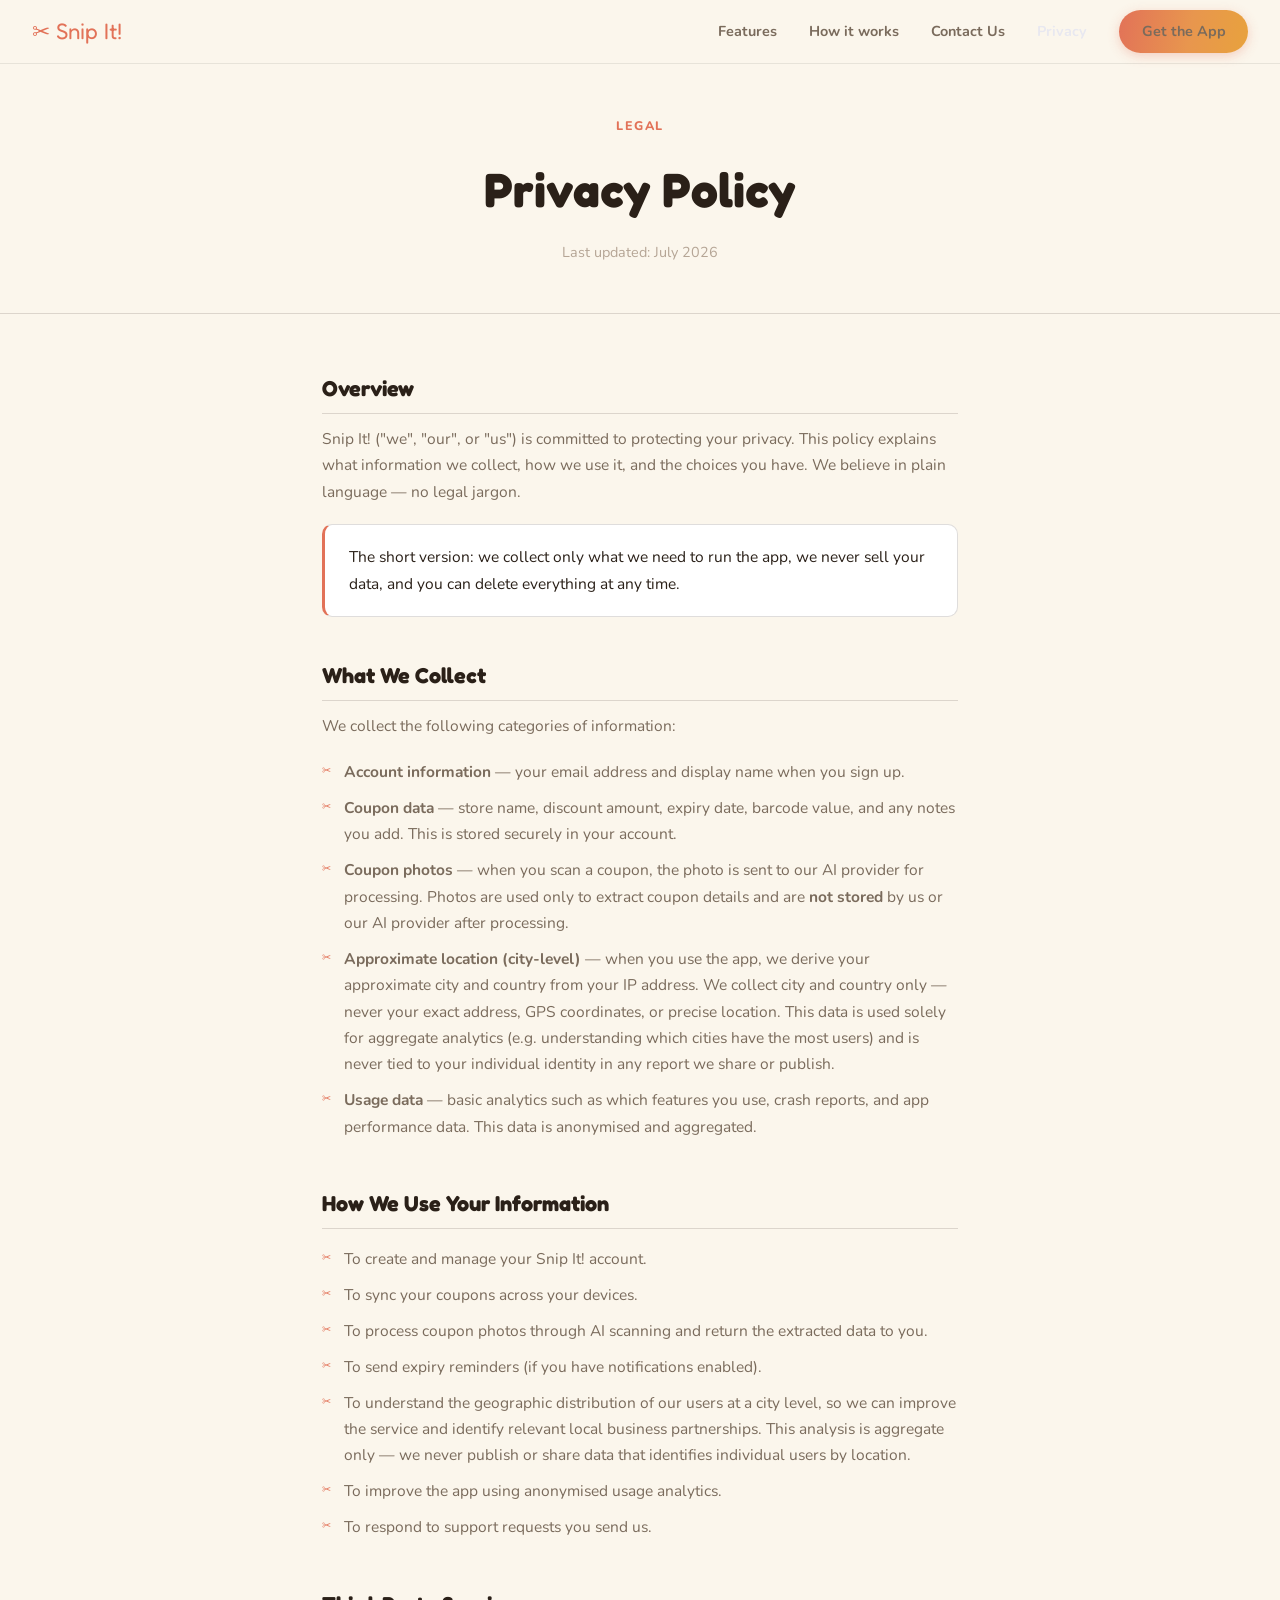
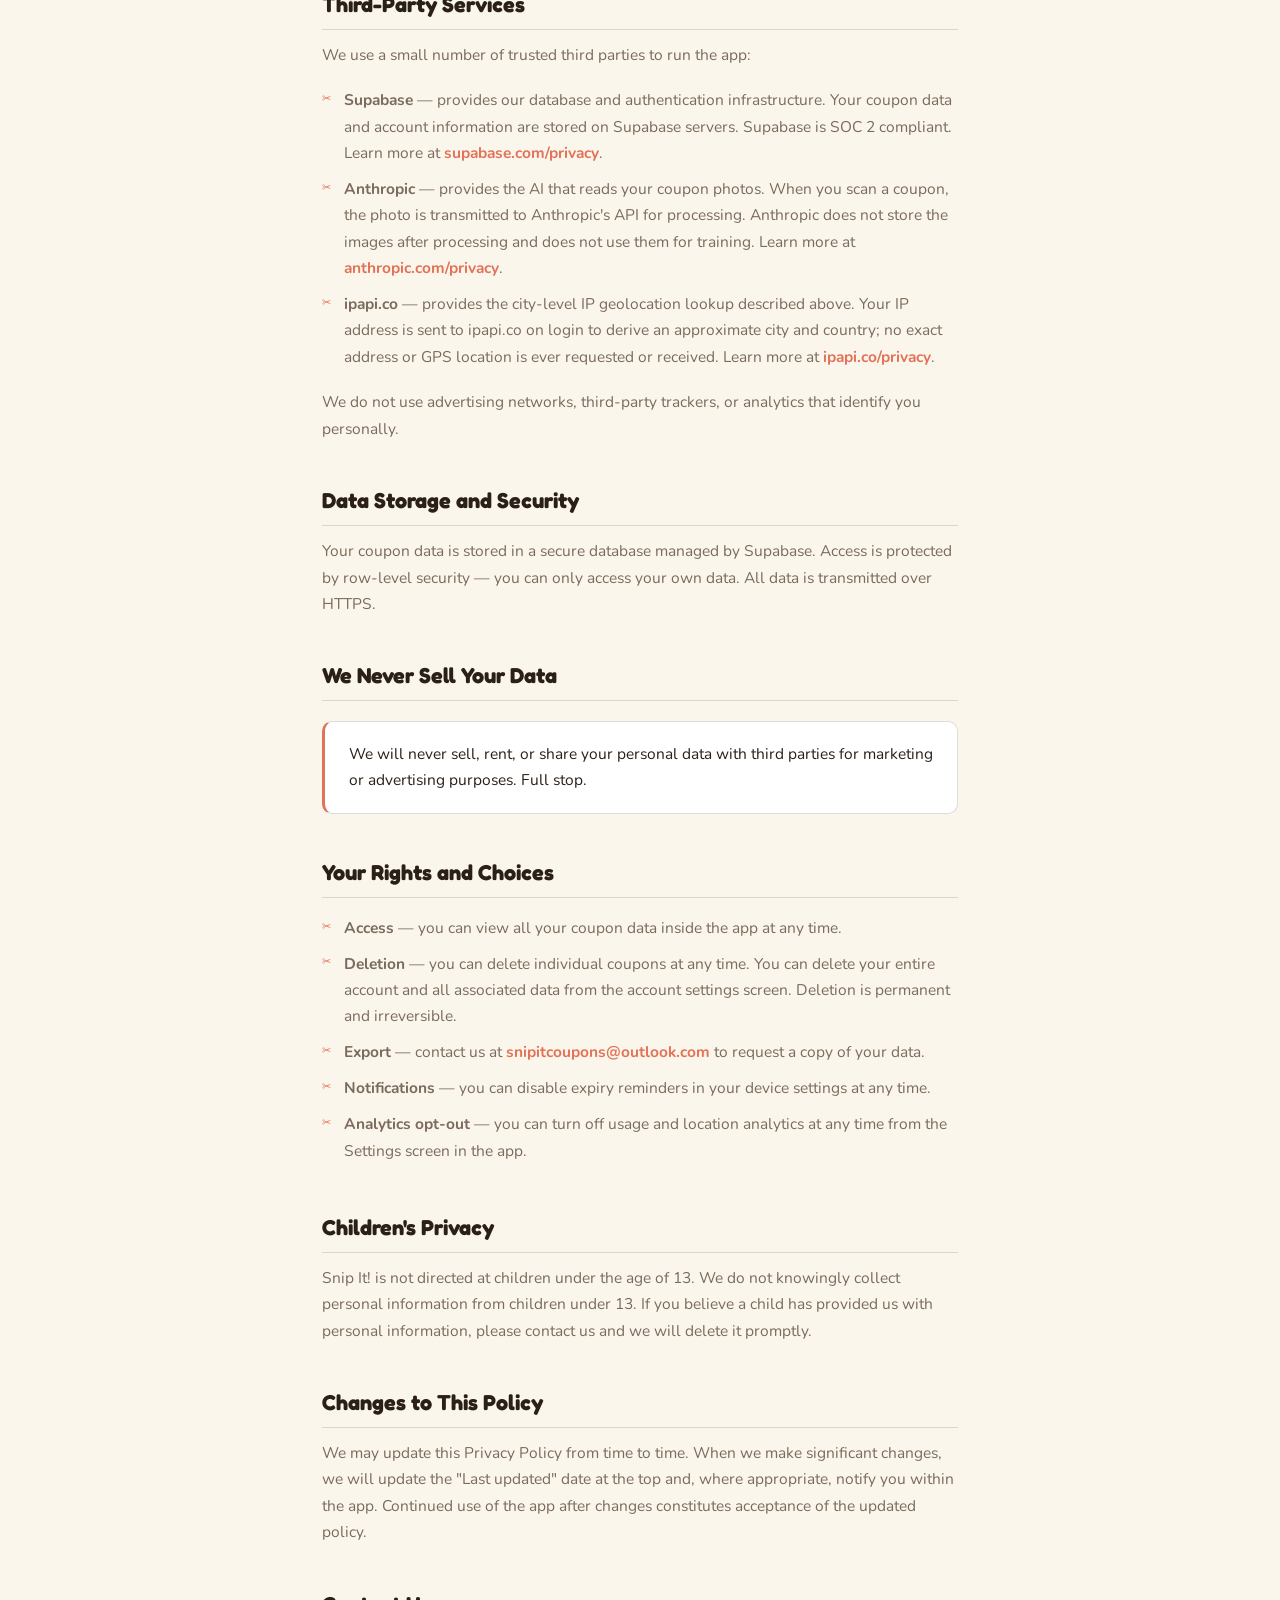
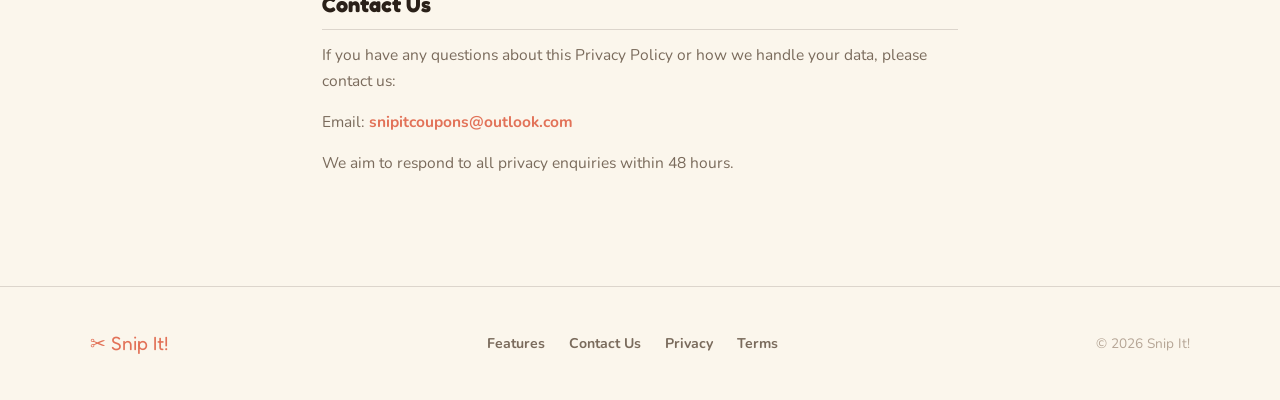
==== commit 83a53236: "Add email confirmation field to contact form, update contact address - Contact form now requires re-" ====
--- a/privacy.html
+++ b/privacy.html
@@ -309,7 +309,7 @@
   <ul>
     <li><strong>Access</strong> — you can view all your coupon data inside the app at any time.</li>
     <li><strong>Deletion</strong> — you can delete individual coupons at any time. You can delete your entire account and all associated data from the account settings screen. Deletion is permanent and irreversible.</li>
-    <li><strong>Export</strong> — contact us at <a href="mailto:support@snipitcoupons.com" class="email-link">support@snipitcoupons.com</a> to request a copy of your data.</li>
+    <li><strong>Export</strong> — contact us at <a href="mailto:snipitcoupons@outlook.com" class="email-link">snipitcoupons@outlook.com</a> to request a copy of your data.</li>
     <li><strong>Notifications</strong> — you can disable expiry reminders in your device settings at any time.</li>
     <li><strong>Analytics opt-out</strong> — you can turn off usage and location analytics at any time from the Settings screen in the app.</li>
   </ul>
@@ -322,7 +322,7 @@
 
   <h2>Contact Us</h2>
   <p>If you have any questions about this Privacy Policy or how we handle your data, please contact us:</p>
-  <p>Email: <a href="mailto:support@snipitcoupons.com" class="email-link">support@snipitcoupons.com</a></p>
+  <p>Email: <a href="mailto:snipitcoupons@outlook.com" class="email-link">snipitcoupons@outlook.com</a></p>
   <p>We aim to respond to all privacy enquiries within 48 hours.</p>
 
 </div>
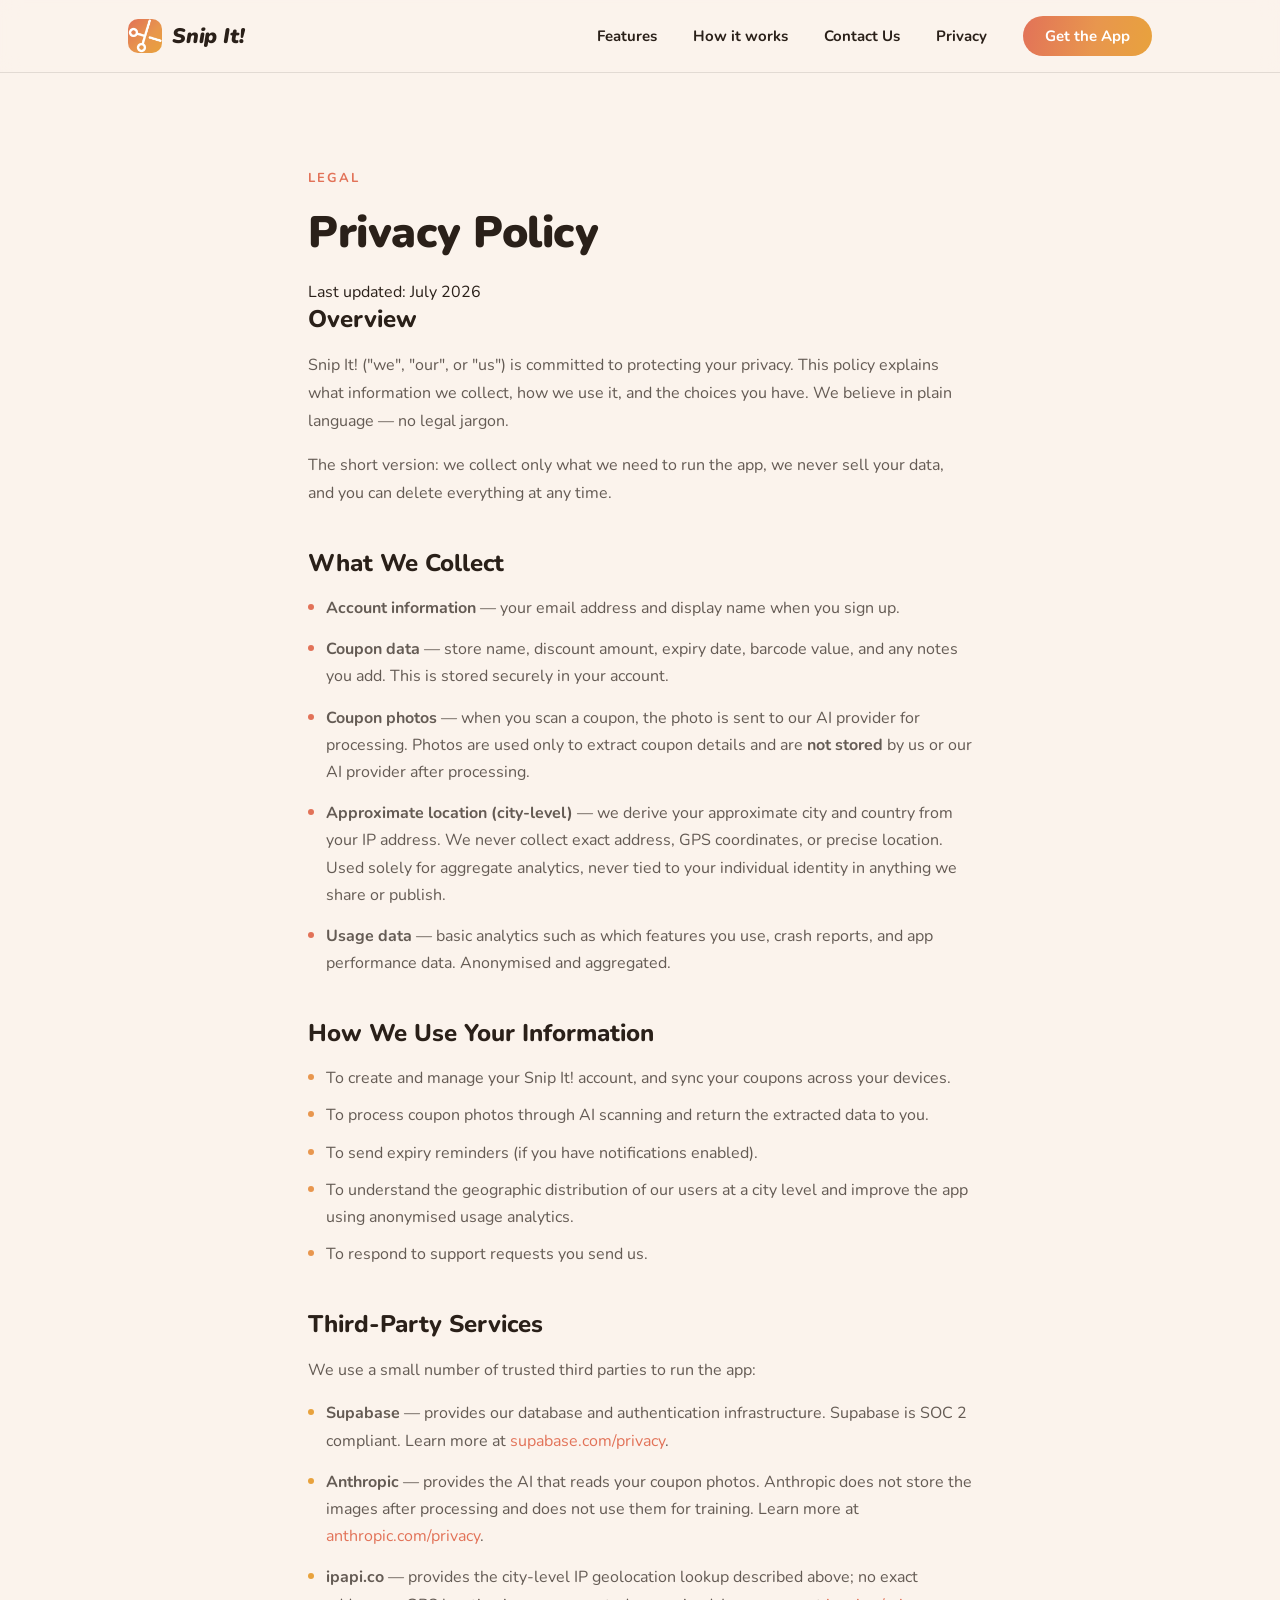
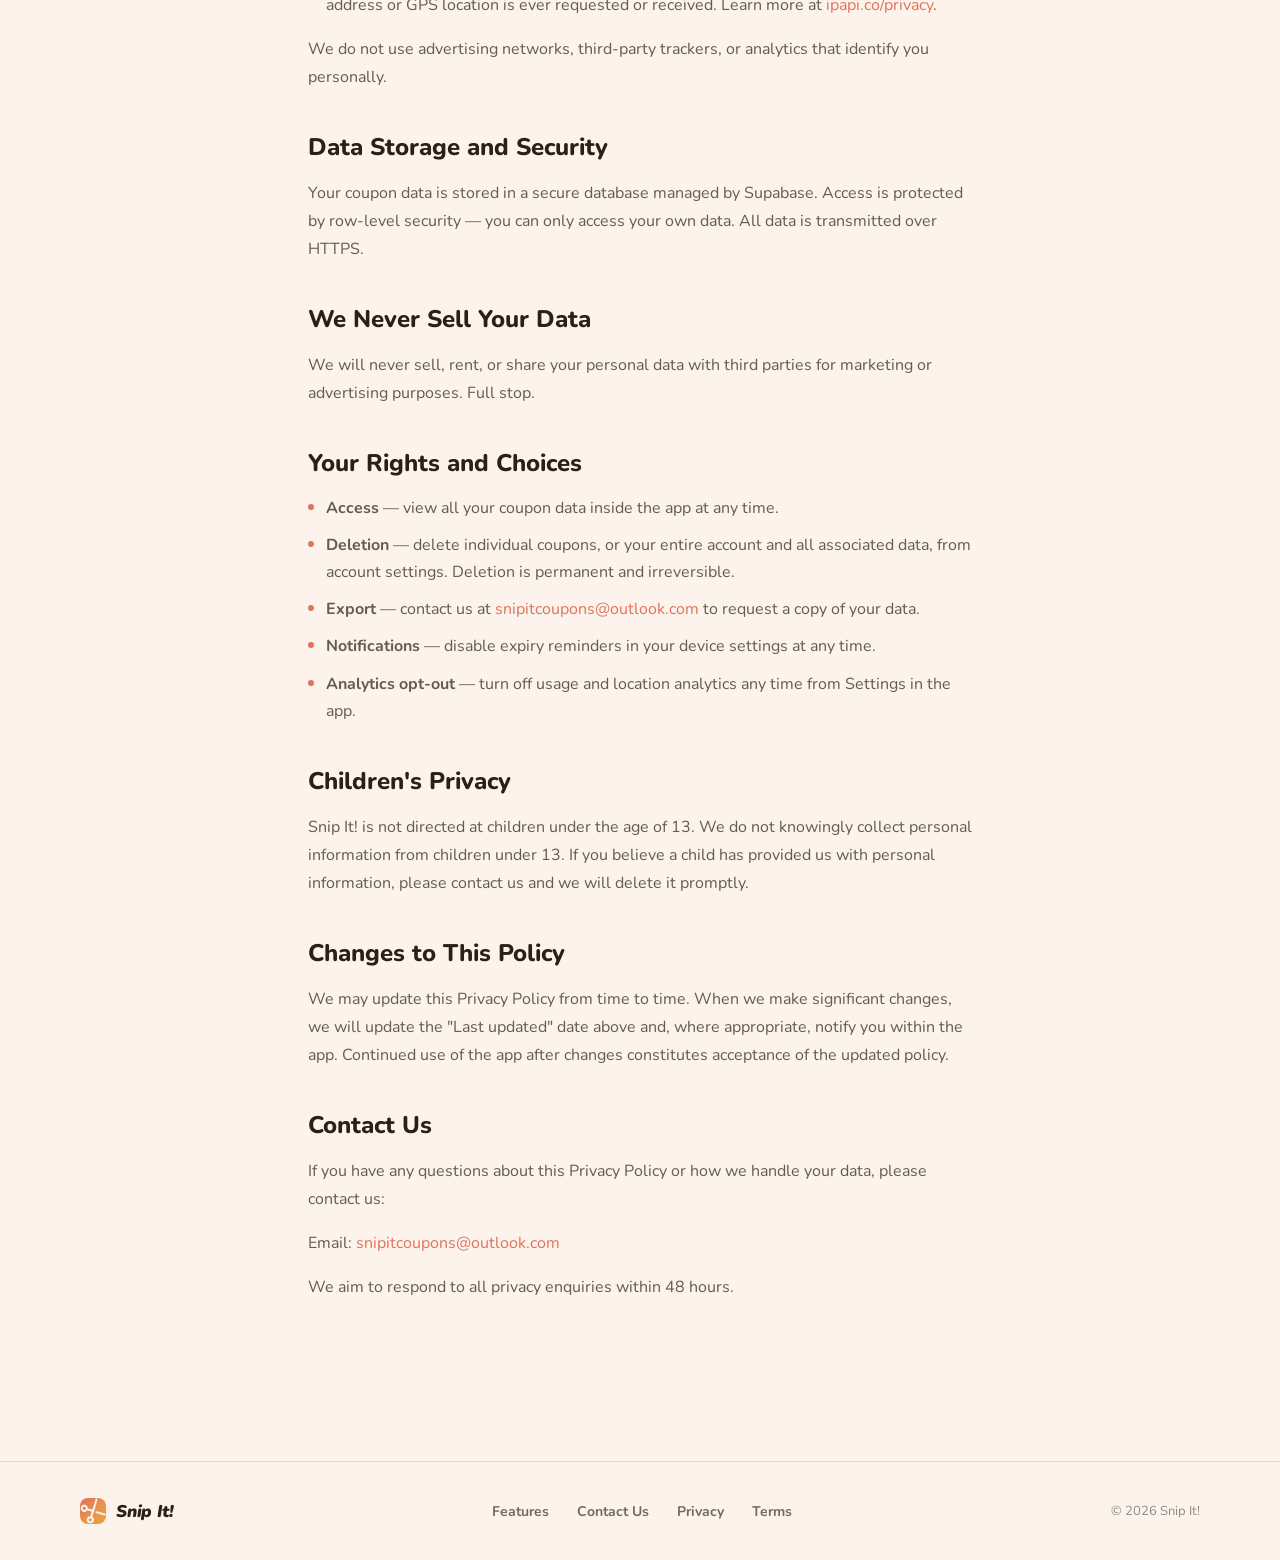
==== commit 7264112b: "Rebuild Home, Contact, and Privacy pages from new design handoff New coral-to-gold brand system, Nun" ====
--- a/privacy.html
+++ b/privacy.html
@@ -1,342 +1,147 @@
 <!DOCTYPE html>
 <html lang="en">
 <head>
-  <meta charset="UTF-8"/>
-  <meta name="viewport" content="width=device-width, initial-scale=1.0"/>
-  <title>Privacy Policy — Snip It!</title>
-  <meta name="description" content="Snip It! Privacy Policy — how we handle your data."/>
-  <link rel="preconnect" href="https://fonts.googleapis.com"/>
-  <link href="https://fonts.googleapis.com/css2?family=Fredoka+One&family=Nunito:wght@400;600;700;800&display=swap" rel="stylesheet"/>
-  <style>
-    *, *::before, *::after { box-sizing: border-box; margin: 0; padding: 0; }
-
-    :root {
-      --cream:      #FBF6EC;
-      --cream-dark: #F4ECDD;
-      --card:       #FFFFFF;
-      --coral:      #E27258;
-      --coral-soft: rgba(226,114,88,0.1);
-      --coral-grad: linear-gradient(100deg, #E27258 0%, #E8964E 55%, #E8A23D 100%);
-      --ink:        #2A2018;
-      --ink-soft:   #7A6B5C;
-      --ink-faint:  #B5A595;
-      --line:       rgba(42,32,24,0.09);
-      --line2:      rgba(42,32,24,0.15);
-      --heading-font: 'Fredoka One', cursive;
-      --body-font:    'Nunito', sans-serif;
-    }
-
-    html { scroll-behavior: smooth; }
-
-    body {
-      background: var(--cream);
-      color: var(--ink);
-      font-family: var(--body-font);
-      line-height: 1.7;
-    }
-
-    /* NAV */
-    nav {
-      position: fixed;
-      top: 0; left: 0; right: 0;
-      z-index: 100;
-      display: flex;
-      align-items: center;
-      justify-content: space-between;
-      padding: 0 2rem;
-      height: 64px;
-      background: rgba(251,246,236,0.92);
-      backdrop-filter: blur(14px);
-      border-bottom: 1px solid var(--line);
-    }
-
-    .nav-logo {
-      font-family: var(--heading-font);
-      font-size: 1.4rem;
-      color: var(--coral);
-      text-decoration: none;
-    }
-
-    .nav-links {
-      display: flex;
-      gap: 2rem;
-      list-style: none;
-      align-items: center;
-    }
-
-    .nav-links a {
-      color: var(--ink-soft);
-      text-decoration: none;
-      font-weight: 700;
-      font-size: 0.9rem;
-      transition: color 0.2s;
-    }
-
-    .nav-links a:hover { color: var(--ink); }
-
-    .btn-primary {
-      display: inline-block;
-      padding: 0.55rem 1.4rem;
-      background: var(--coral-grad);
-      color: #fff;
-      font-family: var(--body-font);
-      font-weight: 800;
-      font-size: 0.9rem;
-      border-radius: 999px;
-      text-decoration: none;
-      transition: opacity 0.2s;
-      box-shadow: 0 3px 12px rgba(226,114,88,0.3);
-    }
-
-    .btn-primary:hover { opacity: 0.85; }
-
-    /* PAGE */
-    .page-hero {
-      padding: 7rem 2rem 3rem;
-      text-align: center;
-      border-bottom: 1px solid var(--line2);
-    }
-
-    .page-eyebrow {
-      display: inline-block;
-      font-size: 0.78rem;
-      font-weight: 800;
-      letter-spacing: 0.12em;
-      text-transform: uppercase;
-      color: var(--coral);
-      margin-bottom: 0.8rem;
-    }
-
-    .page-title {
-      font-family: var(--heading-font);
-      font-size: clamp(2rem, 5vw, 3rem);
-      color: var(--ink);
-      margin-bottom: 0.6rem;
-    }
-
-    .page-date {
-      color: var(--ink-faint);
-      font-size: 0.9rem;
-    }
-
-    /* CONTENT */
-    .content-wrap {
-      max-width: 700px;
-      margin: 0 auto;
-      padding: 3.5rem 2rem 6rem;
-    }
-
-    .content-wrap h2 {
-      font-family: var(--heading-font);
-      font-size: 1.35rem;
-      color: var(--ink);
-      margin: 2.5rem 0 0.75rem;
-      padding-bottom: 0.4rem;
-      border-bottom: 1px solid var(--line2);
-    }
-
-    .content-wrap h2:first-child { margin-top: 0; }
-
-    .content-wrap p {
-      color: var(--ink-soft);
-      margin-bottom: 0.9rem;
-      font-size: 0.97rem;
-    }
-
-    .content-wrap ul {
-      list-style: none;
-      padding: 0;
-      margin-bottom: 0.9rem;
-    }
-
-    .content-wrap ul li {
-      color: var(--ink-soft);
-      font-size: 0.97rem;
-      padding: 0.3rem 0 0.3rem 1.4rem;
-      position: relative;
-    }
-
-    .content-wrap ul li::before {
-      content: '✂';
-      position: absolute;
-      left: 0;
-      font-size: 0.7rem;
-      top: 0.42rem;
-      color: var(--coral);
-    }
-
-    .highlight-box {
-      background: var(--card);
-      border: 1px solid var(--line2);
-      border-left: 3px solid var(--coral);
-      border-radius: 10px;
-      padding: 1.2rem 1.5rem;
-      margin: 1.2rem 0;
-    }
-
-    .highlight-box p {
-      margin: 0;
-      color: var(--ink);
-    }
-
-    a.email-link {
-      color: var(--coral);
-      text-decoration: none;
-      font-weight: 700;
-    }
-
-    a.email-link:hover { text-decoration: underline; }
-
-    /* FOOTER */
-    footer {
-      background: var(--cream);
-      border-top: 1px solid var(--line2);
-      padding: 2.5rem 2rem;
-    }
-
-    .footer-inner {
-      max-width: 1100px;
-      margin: 0 auto;
-      display: flex;
-      align-items: center;
-      justify-content: space-between;
-      gap: 1.5rem;
-      flex-wrap: wrap;
-    }
-
-    .footer-logo {
-      font-family: var(--heading-font);
-      font-size: 1.2rem;
-      color: var(--coral);
-      text-decoration: none;
-    }
-
-    .footer-links {
-      display: flex;
-      gap: 1.5rem;
-      list-style: none;
-      flex-wrap: wrap;
-    }
-
-    .footer-links a {
-      color: var(--ink-soft);
-      text-decoration: none;
-      font-size: 0.88rem;
-      font-weight: 700;
-      transition: color 0.2s;
-    }
-
-    .footer-links a:hover { color: var(--coral); }
-
-    .footer-copy { color: var(--ink-faint); font-size: 0.85rem; }
-
-    @media (max-width: 768px) {
-      .nav-links { display: none; }
-      nav { padding: 0 1.2rem; }
-      .footer-inner { flex-direction: column; text-align: center; }
-      .footer-links { justify-content: center; }
-      .content-wrap { padding: 2.5rem 1.2rem 5rem; }
-    }
-  </style>
+<meta charset="UTF-8">
+<meta name="viewport" content="width=device-width, initial-scale=1.0">
+<title>Privacy Policy — Snip It!</title>
+<meta name="description" content="Snip It! Privacy Policy — how we collect, use, and protect your data.">
+<link rel="preconnect" href="https://fonts.googleapis.com">
+<link rel="preconnect" href="https://fonts.gstatic.com" crossorigin>
+<link href="https://fonts.googleapis.com/css2?family=Nunito:ital,wght@0,400;0,600;0,700;0,800;0,900;1,600;1,900&display=swap" rel="stylesheet">
+<link rel="stylesheet" href="assets/redesign/style.css">
+<style>
+.legal-body { max-width: 760px; margin: 0 auto; padding: 0 48px 160px; }
+.legal-body h2 { font-family: var(--font); font-weight: 800; font-size: 24px; margin: 0 0 16px; }
+.legal-body p.updated { font-size: 15px; color: var(--ink-faint); margin: 0 0 48px; }
+.legal-body p.p { font-size: 16px; line-height: 1.75; color: rgba(42,32,25,0.72); margin: 0 0 16px; }
+.legal-body p.p:last-child { margin-bottom: 0; }
+.legal-section { margin-bottom: 40px; }
+.bullets { display: flex; flex-direction: column; gap: 14px; margin-bottom: 40px; }
+.bullets.tight { gap: 10px; }
+.bullet { display: flex; gap: 12px; }
+.bullet .dot { width: 6px; height: 6px; border-radius: 999px; margin-top: 9px; flex-shrink: 0; }
+.bullet p { font-size: 16px; line-height: 1.7; color: rgba(42,32,25,0.72); margin: 0; }
+@media (max-width: 860px) { .legal-body { padding: 0 24px 120px; } }
+</style>
 </head>
 <body>
 
-<nav>
-  <a href="index.html" class="nav-logo">✂ Snip It!</a>
-  <ul class="nav-links">
-    <li><a href="index.html#screenshots">Features</a></li>
-    <li><a href="index.html#how">How it works</a></li>
-    <li><a href="support.html">Contact Us</a></li>
-    <li><a href="privacy.html" style="color:#e8e8f0;">Privacy</a></li>
-    <li><a href="https://app.snipitcoupons.com" class="btn-primary">Get the App</a></li>
-  </ul>
+<nav class="nav">
+  <div class="nav-in">
+    <a href="index.html" class="brand">
+      <img src="assets/redesign/icon.png" alt="Snip It! logo">
+      <span>Snip It!</span>
+    </a>
+    <div class="nav-links">
+      <a class="nav-link" href="index.html#features">Features</a>
+      <a class="nav-link" href="index.html#how">How it works</a>
+      <a class="nav-link" href="support.html">Contact Us</a>
+      <a class="nav-link" href="privacy.html">Privacy</a>
+      <a class="nav-link btn-grad" href="https://apps.apple.com/app/snip-it">Get the App</a>
+    </div>
+  </div>
 </nav>
 
-<div class="page-hero">
-  <div class="page-eyebrow">Legal</div>
-  <h1 class="page-title">Privacy Policy</h1>
-  <p class="page-date">Last updated: July 2026</p>
+<div class="page-hero legal">
+  <div class="eyebrow">Legal</div>
+  <h1 style="font-size:44px">Privacy Policy</h1>
+  <p class="updated">Last updated: July 2026</p>
 </div>
 
-<div class="content-wrap">
+<div class="legal-body">
 
-  <h2>Overview</h2>
-  <p>Snip It! ("we", "our", or "us") is committed to protecting your privacy. This policy explains what information we collect, how we use it, and the choices you have. We believe in plain language — no legal jargon.</p>
-
-  <div class="highlight-box">
-    <p>The short version: we collect only what we need to run the app, we never sell your data, and you can delete everything at any time.</p>
+  <div class="legal-section">
+    <h2>Overview</h2>
+    <p class="p">Snip It! ("we", "our", or "us") is committed to protecting your privacy. This policy explains what information we collect, how we use it, and the choices you have. We believe in plain language — no legal jargon.</p>
+    <p class="p">The short version: we collect only what we need to run the app, we never sell your data, and you can delete everything at any time.</p>
   </div>
 
-  <h2>What We Collect</h2>
-  <p>We collect the following categories of information:</p>
-  <ul>
-    <li><strong>Account information</strong> — your email address and display name when you sign up.</li>
-    <li><strong>Coupon data</strong> — store name, discount amount, expiry date, barcode value, and any notes you add. This is stored securely in your account.</li>
-    <li><strong>Coupon photos</strong> — when you scan a coupon, the photo is sent to our AI provider for processing. Photos are used only to extract coupon details and are <strong>not stored</strong> by us or our AI provider after processing.</li>
-    <li><strong>Approximate location (city-level)</strong> — when you use the app, we derive your approximate city and country from your IP address. We collect city and country only — never your exact address, GPS coordinates, or precise location. This data is used solely for aggregate analytics (e.g. understanding which cities have the most users) and is never tied to your individual identity in any report we share or publish.</li>
-    <li><strong>Usage data</strong> — basic analytics such as which features you use, crash reports, and app performance data. This data is anonymised and aggregated.</li>
-  </ul>
-
-  <h2>How We Use Your Information</h2>
-  <ul>
-    <li>To create and manage your Snip It! account.</li>
-    <li>To sync your coupons across your devices.</li>
-    <li>To process coupon photos through AI scanning and return the extracted data to you.</li>
-    <li>To send expiry reminders (if you have notifications enabled).</li>
-    <li>To understand the geographic distribution of our users at a city level, so we can improve the service and identify relevant local business partnerships. This analysis is aggregate only — we never publish or share data that identifies individual users by location.</li>
-    <li>To improve the app using anonymised usage analytics.</li>
-    <li>To respond to support requests you send us.</li>
-  </ul>
-
-  <h2>Third-Party Services</h2>
-  <p>We use a small number of trusted third parties to run the app:</p>
-  <ul>
-    <li><strong>Supabase</strong> — provides our database and authentication infrastructure. Your coupon data and account information are stored on Supabase servers. Supabase is SOC 2 compliant. Learn more at <a href="https://supabase.com/privacy" class="email-link" target="_blank" rel="noopener">supabase.com/privacy</a>.</li>
-    <li><strong>Anthropic</strong> — provides the AI that reads your coupon photos. When you scan a coupon, the photo is transmitted to Anthropic's API for processing. Anthropic does not store the images after processing and does not use them for training. Learn more at <a href="https://www.anthropic.com/privacy" class="email-link" target="_blank" rel="noopener">anthropic.com/privacy</a>.</li>
-    <li><strong>ipapi.co</strong> — provides the city-level IP geolocation lookup described above. Your IP address is sent to ipapi.co on login to derive an approximate city and country; no exact address or GPS location is ever requested or received. Learn more at <a href="https://ipapi.co/privacy/" class="email-link" target="_blank" rel="noopener">ipapi.co/privacy</a>.</li>
-  </ul>
-  <p>We do not use advertising networks, third-party trackers, or analytics that identify you personally.</p>
-
-  <h2>Data Storage and Security</h2>
-  <p>Your coupon data is stored in a secure database managed by Supabase. Access is protected by row-level security — you can only access your own data. All data is transmitted over HTTPS.</p>
-
-  <h2>We Never Sell Your Data</h2>
-  <div class="highlight-box">
-    <p>We will never sell, rent, or share your personal data with third parties for marketing or advertising purposes. Full stop.</p>
+  <div class="legal-section">
+    <h2>What We Collect</h2>
+    <div class="bullets">
+      <div class="bullet"><div class="dot" style="background:var(--coral)"></div><p><strong>Account information</strong> — your email address and display name when you sign up.</p></div>
+      <div class="bullet"><div class="dot" style="background:var(--coral)"></div><p><strong>Coupon data</strong> — store name, discount amount, expiry date, barcode value, and any notes you add. This is stored securely in your account.</p></div>
+      <div class="bullet"><div class="dot" style="background:var(--coral)"></div><p><strong>Coupon photos</strong> — when you scan a coupon, the photo is sent to our AI provider for processing. Photos are used only to extract coupon details and are <strong>not stored</strong> by us or our AI provider after processing.</p></div>
+      <div class="bullet"><div class="dot" style="background:var(--coral)"></div><p><strong>Approximate location (city-level)</strong> — we derive your approximate city and country from your IP address. We never collect exact address, GPS coordinates, or precise location. Used solely for aggregate analytics, never tied to your individual identity in anything we share or publish.</p></div>
+      <div class="bullet"><div class="dot" style="background:var(--coral)"></div><p><strong>Usage data</strong> — basic analytics such as which features you use, crash reports, and app performance data. Anonymised and aggregated.</p></div>
+    </div>
   </div>
 
-  <h2>Your Rights and Choices</h2>
-  <ul>
-    <li><strong>Access</strong> — you can view all your coupon data inside the app at any time.</li>
-    <li><strong>Deletion</strong> — you can delete individual coupons at any time. You can delete your entire account and all associated data from the account settings screen. Deletion is permanent and irreversible.</li>
-    <li><strong>Export</strong> — contact us at <a href="mailto:snipitcoupons@outlook.com" class="email-link">snipitcoupons@outlook.com</a> to request a copy of your data.</li>
-    <li><strong>Notifications</strong> — you can disable expiry reminders in your device settings at any time.</li>
-    <li><strong>Analytics opt-out</strong> — you can turn off usage and location analytics at any time from the Settings screen in the app.</li>
-  </ul>
+  <div class="legal-section">
+    <h2>How We Use Your Information</h2>
+    <div class="bullets tight">
+      <div class="bullet"><div class="dot" style="background:var(--amber)"></div><p>To create and manage your Snip It! account, and sync your coupons across your devices.</p></div>
+      <div class="bullet"><div class="dot" style="background:var(--amber)"></div><p>To process coupon photos through AI scanning and return the extracted data to you.</p></div>
+      <div class="bullet"><div class="dot" style="background:var(--amber)"></div><p>To send expiry reminders (if you have notifications enabled).</p></div>
+      <div class="bullet"><div class="dot" style="background:var(--amber)"></div><p>To understand the geographic distribution of our users at a city level and improve the app using anonymised usage analytics.</p></div>
+      <div class="bullet"><div class="dot" style="background:var(--amber)"></div><p>To respond to support requests you send us.</p></div>
+    </div>
+  </div>
 
-  <h2>Children's Privacy</h2>
-  <p>Snip It! is not directed at children under the age of 13. We do not knowingly collect personal information from children under 13. If you believe a child has provided us with personal information, please contact us and we will delete it promptly.</p>
+  <div class="legal-section">
+    <h2>Third-Party Services</h2>
+    <p class="p">We use a small number of trusted third parties to run the app:</p>
+    <div class="bullets" style="margin-bottom:16px">
+      <div class="bullet"><div class="dot" style="background:var(--gold)"></div><p><strong>Supabase</strong> — provides our database and authentication infrastructure. Supabase is SOC 2 compliant. Learn more at <a href="https://supabase.com/privacy">supabase.com/privacy</a>.</p></div>
+      <div class="bullet"><div class="dot" style="background:var(--gold)"></div><p><strong>Anthropic</strong> — provides the AI that reads your coupon photos. Anthropic does not store the images after processing and does not use them for training. Learn more at <a href="https://www.anthropic.com/privacy">anthropic.com/privacy</a>.</p></div>
+      <div class="bullet"><div class="dot" style="background:var(--gold)"></div><p><strong>ipapi.co</strong> — provides the city-level IP geolocation lookup described above; no exact address or GPS location is ever requested or received. Learn more at <a href="https://ipapi.co/privacy/">ipapi.co/privacy</a>.</p></div>
+    </div>
+    <p class="p">We do not use advertising networks, third-party trackers, or analytics that identify you personally.</p>
+  </div>
 
-  <h2>Changes to This Policy</h2>
-  <p>We may update this Privacy Policy from time to time. When we make significant changes, we will update the "Last updated" date at the top and, where appropriate, notify you within the app. Continued use of the app after changes constitutes acceptance of the updated policy.</p>
+  <div class="legal-section">
+    <h2>Data Storage and Security</h2>
+    <p class="p">Your coupon data is stored in a secure database managed by Supabase. Access is protected by row-level security — you can only access your own data. All data is transmitted over HTTPS.</p>
+  </div>
 
-  <h2>Contact Us</h2>
-  <p>If you have any questions about this Privacy Policy or how we handle your data, please contact us:</p>
-  <p>Email: <a href="mailto:snipitcoupons@outlook.com" class="email-link">snipitcoupons@outlook.com</a></p>
-  <p>We aim to respond to all privacy enquiries within 48 hours.</p>
+  <div class="legal-section">
+    <h2>We Never Sell Your Data</h2>
+    <p class="p">We will never sell, rent, or share your personal data with third parties for marketing or advertising purposes. Full stop.</p>
+  </div>
+
+  <div class="legal-section">
+    <h2>Your Rights and Choices</h2>
+    <div class="bullets tight">
+      <div class="bullet"><div class="dot" style="background:var(--coral)"></div><p><strong>Access</strong> — view all your coupon data inside the app at any time.</p></div>
+      <div class="bullet"><div class="dot" style="background:var(--coral)"></div><p><strong>Deletion</strong> — delete individual coupons, or your entire account and all associated data, from account settings. Deletion is permanent and irreversible.</p></div>
+      <div class="bullet"><div class="dot" style="background:var(--coral)"></div><p><strong>Export</strong> — contact us at <a href="mailto:snipitcoupons@outlook.com">snipitcoupons@outlook.com</a> to request a copy of your data.</p></div>
+      <div class="bullet"><div class="dot" style="background:var(--coral)"></div><p><strong>Notifications</strong> — disable expiry reminders in your device settings at any time.</p></div>
+      <div class="bullet"><div class="dot" style="background:var(--coral)"></div><p><strong>Analytics opt-out</strong> — turn off usage and location analytics any time from Settings in the app.</p></div>
+    </div>
+  </div>
+
+  <div class="legal-section">
+    <h2>Children's Privacy</h2>
+    <p class="p">Snip It! is not directed at children under the age of 13. We do not knowingly collect personal information from children under 13. If you believe a child has provided us with personal information, please contact us and we will delete it promptly.</p>
+  </div>
+
+  <div class="legal-section">
+    <h2>Changes to This Policy</h2>
+    <p class="p">We may update this Privacy Policy from time to time. When we make significant changes, we will update the "Last updated" date above and, where appropriate, notify you within the app. Continued use of the app after changes constitutes acceptance of the updated policy.</p>
+  </div>
+
+  <div class="legal-section" style="margin-bottom:0">
+    <h2>Contact Us</h2>
+    <p class="p">If you have any questions about this Privacy Policy or how we handle your data, please contact us:</p>
+    <p class="p">Email: <a href="mailto:snipitcoupons@outlook.com">snipitcoupons@outlook.com</a></p>
+    <p class="p">We aim to respond to all privacy enquiries within 48 hours.</p>
+  </div>
 
 </div>
 
-<footer>
-  <div class="footer-inner">
-    <a href="index.html" class="footer-logo">✂ Snip It!</a>
-    <ul class="footer-links">
-      <li><a href="index.html#screenshots">Features</a></li>
-      <li><a href="support.html">Contact Us</a></li>
-      <li><a href="privacy.html">Privacy</a></li>
-      <li><a href="terms.html">Terms</a></li>
-    </ul>
-    <span class="footer-copy">© 2026 Snip It!</span>
+<footer class="site-footer">
+  <div class="footer-in">
+    <a href="index.html" class="brand">
+      <img src="assets/redesign/icon.png" alt="Snip It! logo">
+      <span>Snip It!</span>
+    </a>
+    <div class="footer-links">
+      <a href="index.html#features">Features</a>
+      <a href="support.html">Contact Us</a>
+      <a href="privacy.html">Privacy</a>
+      <a href="terms.html">Terms</a>
+    </div>
+    <div class="copyright">© 2026 Snip It!</div>
   </div>
 </footer>
 
--- a/assets/redesign/style.css
+++ b/assets/redesign/style.css
@@ -0,0 +1,140 @@
+*, *::before, *::after { box-sizing: border-box; margin: 0; padding: 0; }
+
+:root {
+  --cream:      #FBF3EC;
+  --cream-dark: #F5E9DE;
+  --card:       #FFFFFF;
+  --coral:      #E27258;
+  --coral-hover:#c85a3f;
+  --amber:      #E8964E;
+  --gold:       #E8A23D;
+  --grad:       linear-gradient(100deg, #E27258 0%, #E8964E 55%, #E8A23D 100%);
+  --ink:        #2A2019;
+  --ink-soft:   rgba(42,32,25,0.65);
+  --ink-faint:  rgba(42,32,25,0.5);
+  --line:       rgba(42,32,25,0.1);
+  --line2:      rgba(42,32,25,0.12);
+  --font:       'Nunito', sans-serif;
+}
+
+html { scroll-behavior: smooth; }
+
+body {
+  background: var(--cream);
+  color: var(--ink);
+  font-family: var(--font);
+  -webkit-font-smoothing: antialiased;
+}
+
+a { color: var(--coral); text-decoration: none; }
+a:hover { color: var(--coral-hover); }
+::selection { background: var(--amber); color: #fff; }
+
+.wrap { max-width: 1120px; margin: 0 auto; padding: 0 48px; }
+
+/* NAV */
+.nav {
+  position: sticky;
+  top: 0;
+  z-index: 50;
+  background: rgba(251,243,236,0.86);
+  backdrop-filter: blur(10px);
+  border-bottom: 1px solid var(--line2);
+}
+.nav-in {
+  max-width: 1120px;
+  margin: 0 auto;
+  padding: 16px 48px;
+  display: flex;
+  align-items: center;
+  justify-content: space-between;
+}
+.brand { display: flex; align-items: center; gap: 10px; }
+.brand img { width: 34px; height: 34px; border-radius: 10px; flex-shrink: 0; object-fit: cover; display: block; }
+.brand span {
+  font-family: var(--font);
+  font-style: italic;
+  font-weight: 900;
+  font-size: 21px;
+  letter-spacing: -0.2px;
+  color: var(--ink);
+}
+.nav-links { display: flex; align-items: center; gap: 36px; flex-wrap: wrap; }
+.nav-links a.nav-link { font-size: 15px; font-weight: 700; color: var(--ink); }
+.nav-links a.nav-link:hover { color: var(--coral); }
+
+/* BUTTONS */
+.btn-grad {
+  display: inline-block;
+  background: var(--grad);
+  color: #fff !important;
+  font-size: 14px;
+  font-weight: 800;
+  padding: 10px 22px;
+  border-radius: 999px;
+  white-space: nowrap;
+}
+.btn-grad:hover { opacity: 0.9; }
+.btn-grad.large { font-size: 15px; padding: 15px 30px; }
+.btn-white {
+  display: inline-block;
+  background: #fff;
+  color: var(--ink) !important;
+  font-size: 15px;
+  font-weight: 800;
+  padding: 16px 32px;
+  border-radius: 999px;
+}
+.btn-white:hover { opacity: 0.9; }
+.btn-ghost-link {
+  font-size: 15px;
+  font-weight: 700;
+  color: var(--ink);
+  border-bottom: 1px solid rgba(42,32,25,0.3);
+  padding-bottom: 2px;
+}
+.btn-ghost-link:hover { color: var(--coral); border-color: var(--coral); }
+
+/* SHARED PAGE HERO (Contact / Privacy) */
+.page-hero { max-width: 720px; margin: 0 auto; padding: 96px 48px 48px; text-align: center; }
+.page-hero.legal { max-width: 760px; text-align: left; padding: 96px 48px 0; }
+.eyebrow {
+  font-size: 13px;
+  font-weight: 700;
+  letter-spacing: 2px;
+  color: var(--coral);
+  text-transform: uppercase;
+  margin-bottom: 16px;
+}
+.page-hero h1 {
+  font-family: var(--font);
+  font-weight: 900;
+  letter-spacing: -0.5px;
+  margin: 0 0 18px;
+}
+.page-hero p.sub { font-size: 17px; line-height: 1.6; color: var(--ink-soft); margin: 0 0 36px; }
+
+/* FOOTER */
+footer.site-footer { border-top: 1px solid var(--line2); padding: 36px 48px; }
+.footer-in {
+  max-width: 1120px;
+  margin: 0 auto;
+  display: flex;
+  align-items: center;
+  justify-content: space-between;
+  flex-wrap: wrap;
+  gap: 16px;
+}
+.footer-in .brand span { font-size: 17px; }
+.footer-in .brand img { width: 26px; height: 26px; border-radius: 8px; }
+.footer-links { display: flex; gap: 28px; flex-wrap: wrap; }
+.footer-links a { font-size: 14px; font-weight: 700; color: var(--ink-soft); }
+.footer-links a:hover { color: var(--coral); }
+.copyright { font-size: 13px; color: var(--ink-faint); }
+
+@media (max-width: 860px) {
+  .wrap, .nav-in, .footer-in { padding-left: 24px; padding-right: 24px; }
+  .nav-links { gap: 18px; }
+  .nav-links a.nav-link:not(.btn-grad) { display: none; }
+  .page-hero, .page-hero.legal { padding-left: 24px; padding-right: 24px; }
+}
